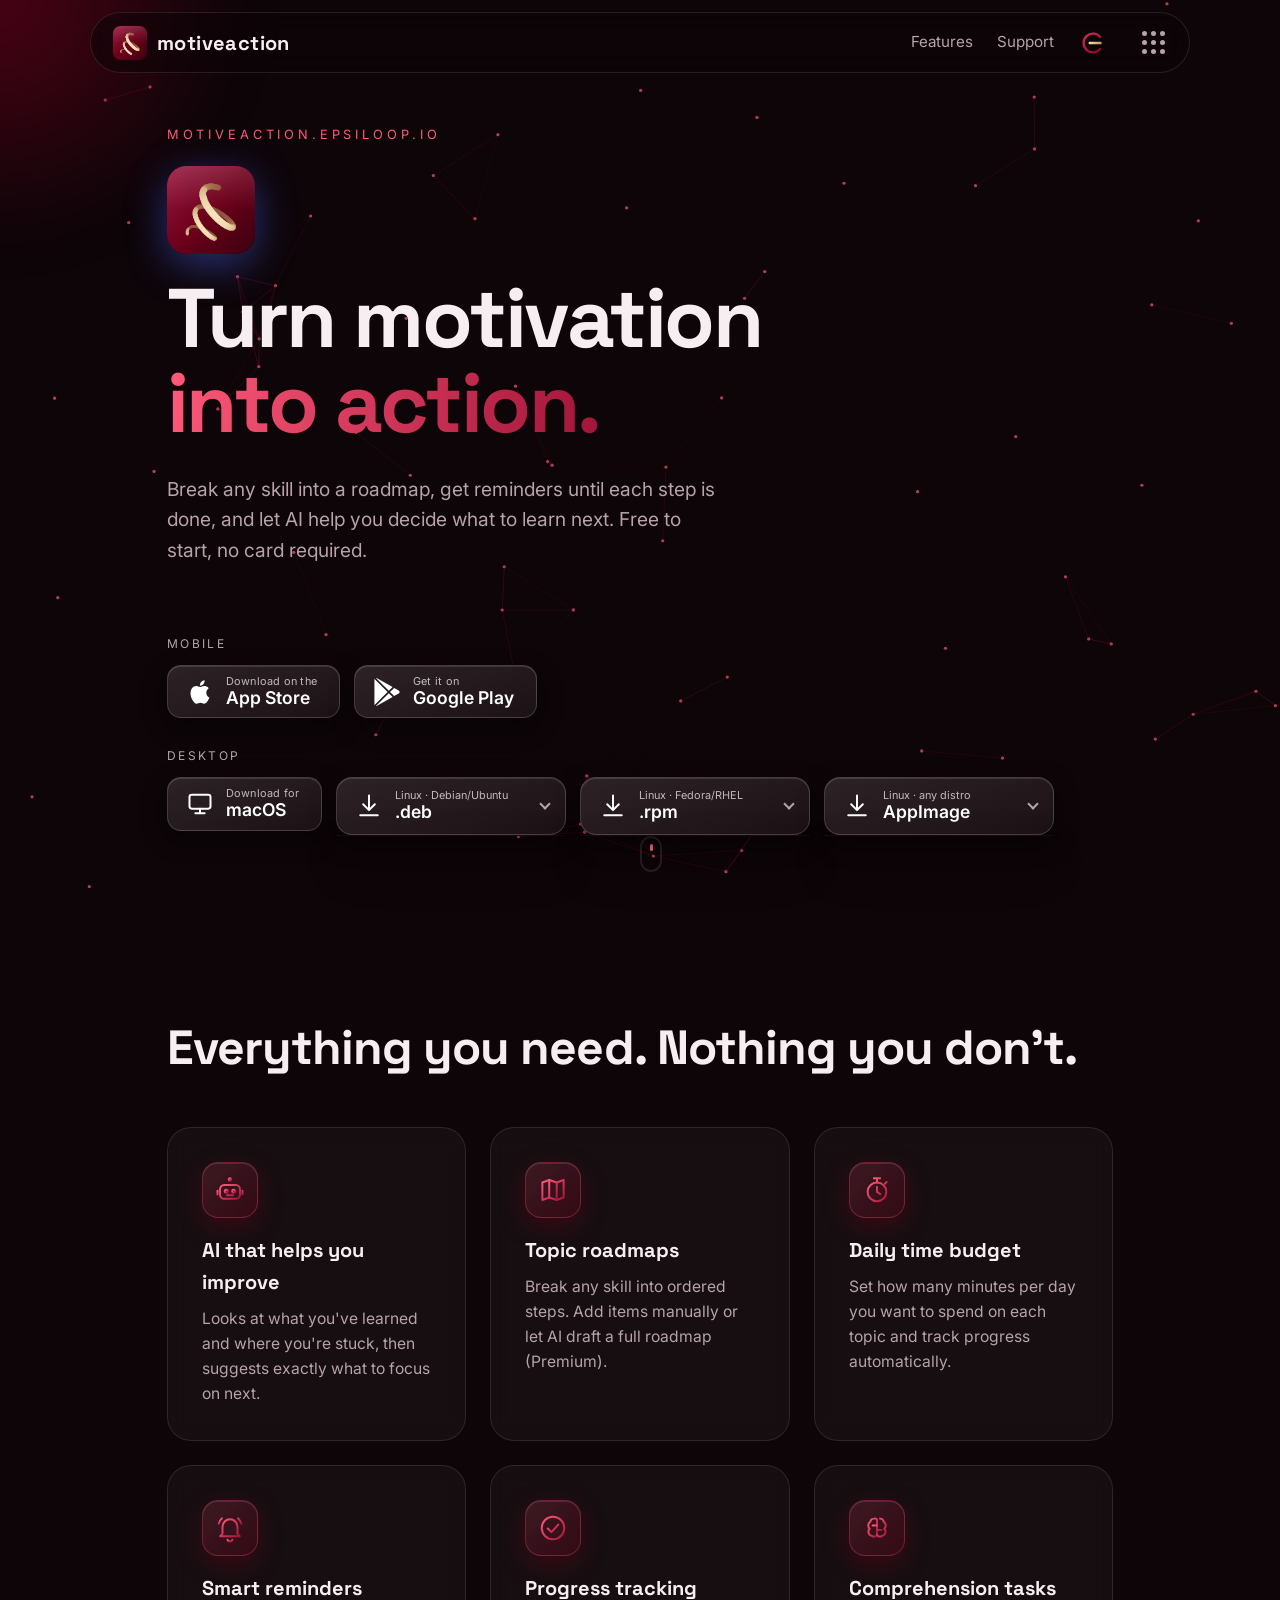
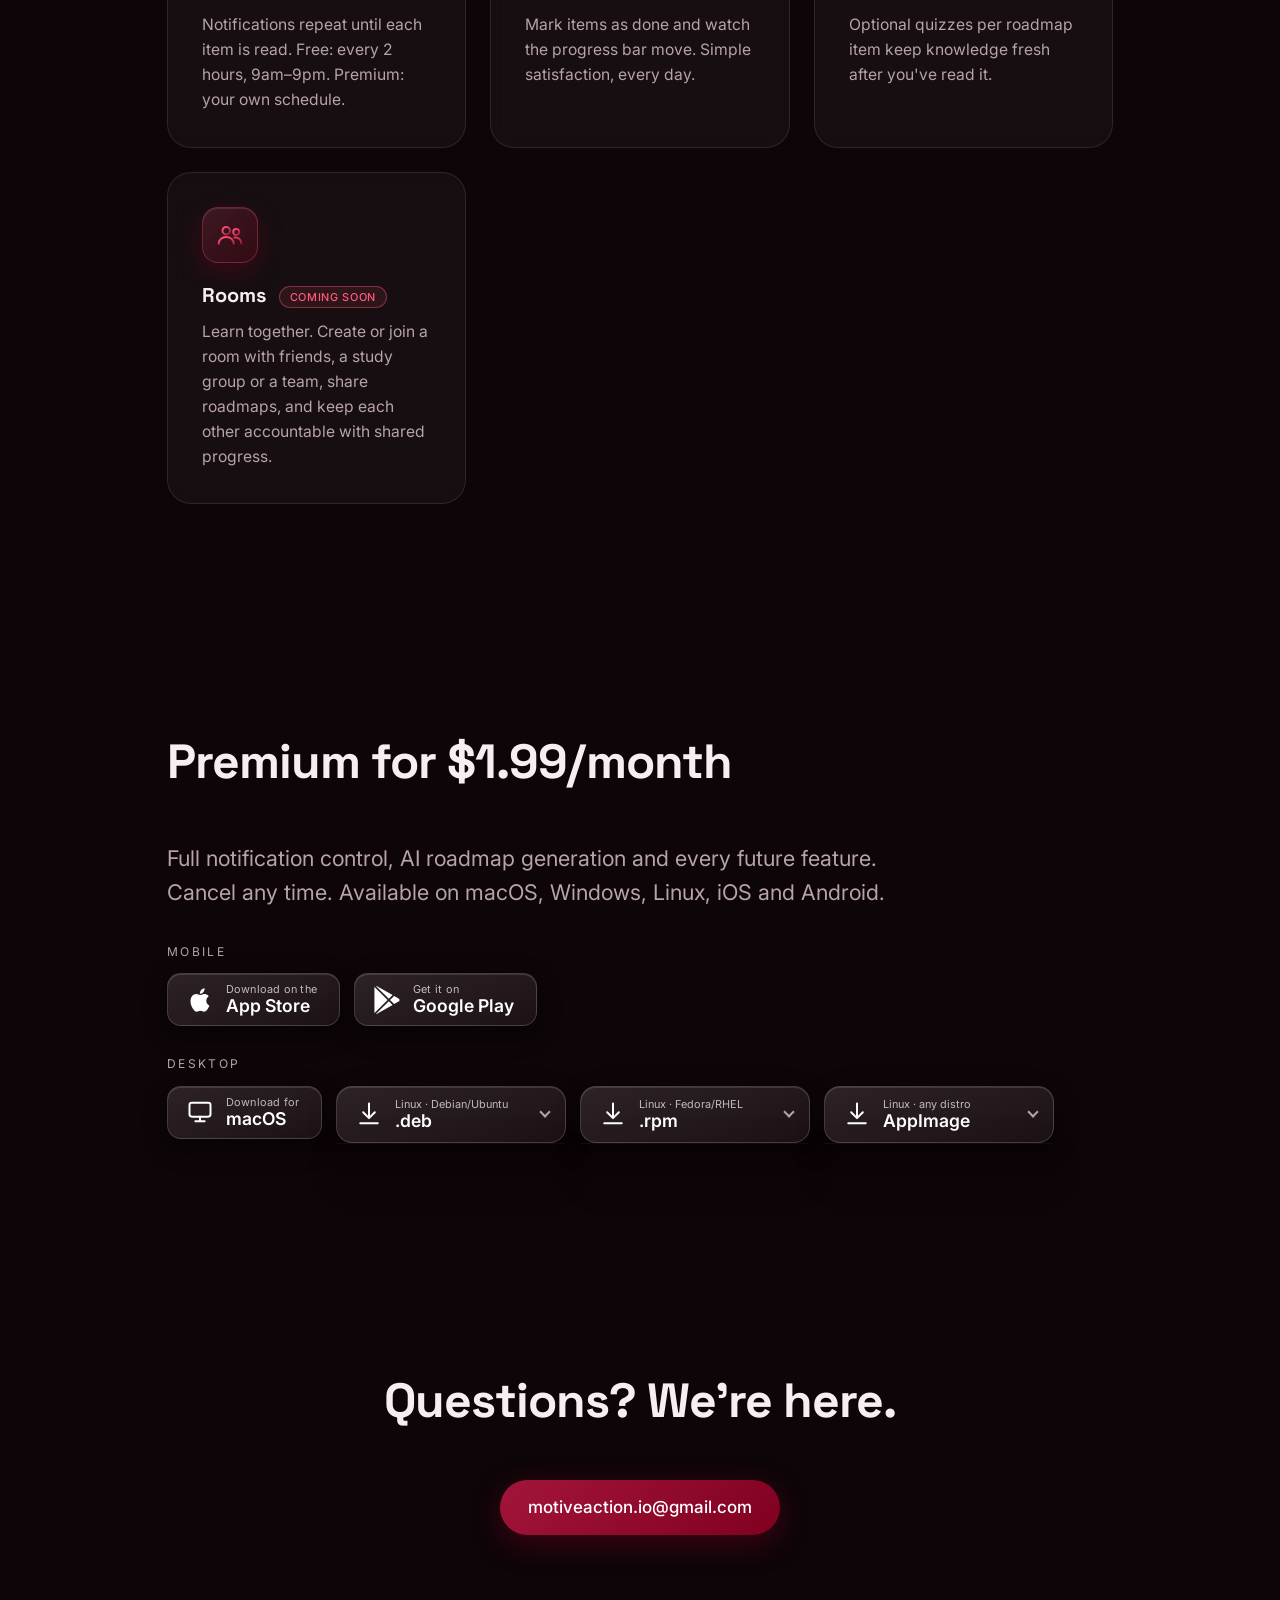
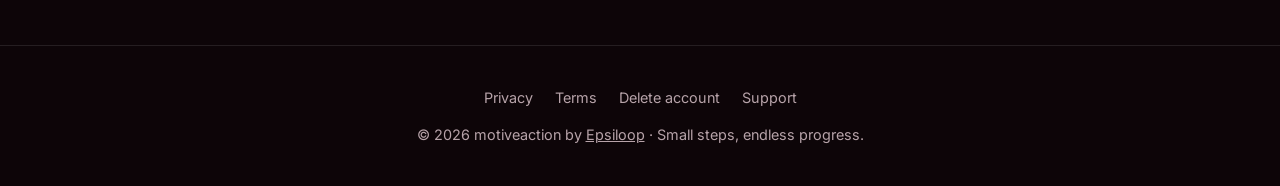
==== index.html @ 3e67d981 "add linux versions for download" ====
<!doctype html>
<html lang="en">
<head>
<meta charset="utf-8">
<meta name="viewport" content="width=device-width,initial-scale=1">
<title>MotiveAction — Turn motivation into action</title>
<meta name="description" content="MotiveAction turns motivation into action with roadmaps, smart reminders and AI guidance.">
<meta name="theme-color" content="#800020">
<link rel="canonical" href="https://motiveaction.epsiloop.io/">
<meta name="robots" content="index,follow,max-image-preview:large">
<meta property="og:type" content="website">
<meta property="og:site_name" content="MotiveAction">
<meta property="og:title" content="MotiveAction — Turn motivation into action">
<meta property="og:description" content="MotiveAction turns motivation into action with roadmaps, smart reminders and AI guidance.">
<meta property="og:url" content="https://motiveaction.epsiloop.io/">
<meta property="og:image" content="https://motiveaction.epsiloop.io/og-image.png">
<meta property="og:image:width" content="1200">
<meta property="og:image:height" content="630">
<meta property="og:locale" content="en_US">
<meta name="twitter:card" content="summary_large_image">
<meta name="twitter:title" content="MotiveAction — Turn motivation into action">
<meta name="twitter:description" content="MotiveAction turns motivation into action with roadmaps, smart reminders and AI guidance.">
<meta name="twitter:image" content="https://motiveaction.epsiloop.io/og-image.png">
<link rel="manifest" href="site.webmanifest">
<script type="application/ld+json">{"@context": "https://schema.org", "@type": "SoftwareApplication", "name": "MotiveAction", "alternateName": "MotiveAction: Roadmaps with AI", "url": "https://motiveaction.epsiloop.io/", "description": "Break any skill into a roadmap, get reminders until each step is done, and let AI help you decide what to learn next.", "applicationCategory": "EducationalApplication", "operatingSystem": "iOS, Android, macOS, Windows, Linux", "image": "https://motiveaction.epsiloop.io/og-image.png", "offers": [{"@type": "Offer", "name": "Free", "price": "0", "priceCurrency": "USD"}, {"@type": "Offer", "name": "Premium (monthly)", "price": "1.99", "priceCurrency": "USD"}], "sameAs": ["https://apps.apple.com/am/app/motiveaction-roadmaps-with-ai/id6802932492", "https://play.google.com/store/apps/details?id=app.softsav.motiveaction"], "publisher": {"@type": "Organization", "name": "Epsiloop", "url": "https://epsiloop.io/"}}</script>
<link rel="icon" href="png/motiveaction-64.png" type="image/png">
<link rel="apple-touch-icon" href="png/motiveaction-180.png">
<link rel="preconnect" href="https://fonts.googleapis.com">
<link rel="preconnect" href="https://fonts.gstatic.com" crossorigin>
<link href="https://fonts.googleapis.com/css2?family=Space+Grotesk:wght@400;500;700&family=Inter:wght@400;500&display=swap" rel="stylesheet">
<link rel="stylesheet" href="style.css">
</head>
<body>
<canvas id="bg" aria-hidden="true"></canvas>
<div class="glow" aria-hidden="true"></div>

<svg width="0" height="0" style="position:absolute" aria-hidden="true"><defs><linearGradient id="ig" x1="0" y1="0" x2="1" y2="1"><stop offset="0" stop-color="#ff5a7a"/><stop offset="1" stop-color="#a3153a"/></linearGradient></defs></svg><header class="nav">
  <a class="brand" href="/"><img class="brand-ico" src="png/motiveaction-64.png" alt="" width="34" height="34"><span>motiveaction</span></a>
  <nav>
    <a href="/#features">Features</a><a href="support.html">Support</a>
    <a href="https://epsiloop.io" class="nav-logo" aria-label="Epsiloop"><img src="logo.svg" alt="Epsiloop" width="30" height="30"></a>
    <div class="apps">
      <button class="apps-btn" aria-label="Our projects" aria-haspopup="true" aria-expanded="false"><i></i><i></i><i></i><i></i><i></i><i></i><i></i><i></i><i></i></button>
      <div class="apps-menu" role="menu">
        <a href="https://motiveaction.epsiloop.io" role="menuitem"><img src="apps/motiveaction.png" alt="" width="56" height="56">Motiveaction</a>
        <a href="https://biovault.epsiloop.io" role="menuitem"><img src="apps/biovault.png" alt="" width="56" height="56">BioVault</a>
        <a href="https://fraym.epsiloop.io" role="menuitem"><img src="apps/fraym.png" alt="" width="56" height="56">Fraym</a>
      </div>
    </div>
  </nav>
</header>

<main id="top">
  <section class="hero">
    <p class="eyebrow reveal">motiveaction.epsiloop.io</p>
    <img class="hero-ico reveal" src="png/motiveaction-128.png" alt="MotiveAction" width="88" height="88">
    <h1 class="reveal product">Turn motivation<br><span class="grad">into action.</span></h1>
    <p class="lead reveal">Break any skill into a roadmap, get reminders until each step is done, and let AI help you decide what to learn next. Free to start, no card required.</p>
    <div class="cta-groups reveal">
    <div class="cta-group"><p class="cta-label">Mobile</p><div class="cta">
      <a href="https://apps.apple.com/am/app/motiveaction-roadmaps-with-ai/id6802932492" class="store" aria-label="Download on the App Store" target="_blank" rel="noopener"><svg viewBox="0 0 24 24" fill="currentColor" aria-hidden="true"><path d="M18.71 19.5c-.83 1.24-1.71 2.45-3.05 2.47-1.34.03-1.77-.79-3.29-.79-1.53 0-2 .77-3.27.82-1.31.05-2.3-1.32-3.14-2.53C4.25 17 2.94 12.45 4.7 9.39c.87-1.52 2.43-2.48 4.12-2.51 1.28-.02 2.5.87 3.29.87.78 0 2.26-1.07 3.8-.91.65.03 2.47.26 3.64 1.98-.09.06-2.17 1.28-2.15 3.81.03 3.02 2.65 4.03 2.68 4.04-.03.07-.42 1.44-1.38 2.83M13 3.5c.73-.83 1.94-1.46 2.94-1.5.13 1.17-.34 2.35-1.04 3.19-.69.85-1.83 1.51-2.95 1.42-.15-1.15.41-2.35 1.05-3.11z"/></svg><span><small>Download on the</small><b>App Store</b></span></a>
      <a href="https://play.google.com/store/apps/details?id=app.softsav.motiveaction" class="store" aria-label="Get it on Google Play" target="_blank" rel="noopener"><svg viewBox="0 0 24 24" fill="currentColor" aria-hidden="true"><path d="M22.018 13.298l-3.919 2.218-3.515-3.493 3.543-3.521 3.891 2.202a1.49 1.49 0 0 1 0 2.594zM1.337.924a1.486 1.486 0 0 0-.112.568v21.017c0 .217.045.419.124.6l11.155-11.087L1.337.924zm12.207 10.065l3.258-3.238L3.45.195a1.466 1.466 0 0 0-.946-.179l11.04 10.973zm0 2.067L2.504 23.986a1.466 1.466 0 0 0 .946-.181l13.355-7.551-3.261-3.198z"/></svg><span><small>Get it on</small><b>Google Play</b></span></a>
    </div></div>
    <div class="cta-group"><p class="cta-label">Desktop</p><div class="cta">
      <a href="https://github.com/Epsiloop/motiveaction-web/releases/download/v1.0.0/Motivaction-1.0.0-macos.dmg" class="store" aria-label="Download for macOS" download><svg viewBox="0 0 24 24" fill="none" stroke="currentColor" stroke-width="1.7" stroke-linecap="round" stroke-linejoin="round" aria-hidden="true"><rect x="3" y="4" width="18" height="12" rx="2"/><path d="M8 20h8M12 16v4"/></svg><span><small>Download for</small><b>macOS</b></span></a>
      <div class="dl" tabindex="0" role="group" aria-label="Download .deb">
        <div class="dl-head"><svg viewBox="0 0 24 24" fill="none" stroke="currentColor" stroke-width="1.7" stroke-linecap="round" stroke-linejoin="round" aria-hidden="true"><path d="M12 3v12M7 10.5l5 5 5-5M4.5 20h15"/></svg><span><small>Linux · Debian/Ubuntu</small><b>.deb</b></span><i class="chev" aria-hidden="true"></i></div>
        <div class="dl-opts"><div>
          <a href="https://github.com/Epsiloop/motiveaction-web/releases/download/v1.0.0/MotiveAction-1.0.0-linux-x86_64.deb" download><span><b>x86_64</b><small>Intel / AMD · amd64</small></span><em>54.9 MB</em><svg viewBox="0 0 24 24" fill="none" stroke="currentColor" stroke-width="1.7" stroke-linecap="round" stroke-linejoin="round" aria-hidden="true"><path d="M12 3v12M7 10.5l5 5 5-5M4.5 20h15"/></svg></a>
          <a href="https://github.com/Epsiloop/motiveaction-web/releases/download/v1.0.0/MotiveAction-1.0.0-linux-aarch64.deb" download><span><b>ARM64</b><small>aarch64</small></span><em>50.5 MB</em><svg viewBox="0 0 24 24" fill="none" stroke="currentColor" stroke-width="1.7" stroke-linecap="round" stroke-linejoin="round" aria-hidden="true"><path d="M12 3v12M7 10.5l5 5 5-5M4.5 20h15"/></svg></a>
        </div></div>
      </div>
      <div class="dl" tabindex="0" role="group" aria-label="Download .rpm">
        <div class="dl-head"><svg viewBox="0 0 24 24" fill="none" stroke="currentColor" stroke-width="1.7" stroke-linecap="round" stroke-linejoin="round" aria-hidden="true"><path d="M12 3v12M7 10.5l5 5 5-5M4.5 20h15"/></svg><span><small>Linux · Fedora/RHEL</small><b>.rpm</b></span><i class="chev" aria-hidden="true"></i></div>
        <div class="dl-opts"><div>
          <a href="https://github.com/Epsiloop/motiveaction-web/releases/download/v1.0.0/MotiveAction-1.0.0-linux-x86_64.rpm" download><span><b>x86_64</b><small>Intel / AMD</small></span><em>72.6 MB</em><svg viewBox="0 0 24 24" fill="none" stroke="currentColor" stroke-width="1.7" stroke-linecap="round" stroke-linejoin="round" aria-hidden="true"><path d="M12 3v12M7 10.5l5 5 5-5M4.5 20h15"/></svg></a>
          <a href="https://github.com/Epsiloop/motiveaction-web/releases/download/v1.0.0/MotiveAction-1.0.0-linux-aarch64.rpm" download><span><b>ARM64</b><small>aarch64</small></span><em>69.3 MB</em><svg viewBox="0 0 24 24" fill="none" stroke="currentColor" stroke-width="1.7" stroke-linecap="round" stroke-linejoin="round" aria-hidden="true"><path d="M12 3v12M7 10.5l5 5 5-5M4.5 20h15"/></svg></a>
        </div></div>
      </div>
      <div class="dl" tabindex="0" role="group" aria-label="Download AppImage">
        <div class="dl-head"><svg viewBox="0 0 24 24" fill="none" stroke="currentColor" stroke-width="1.7" stroke-linecap="round" stroke-linejoin="round" aria-hidden="true"><path d="M12 3v12M7 10.5l5 5 5-5M4.5 20h15"/></svg><span><small>Linux · any distro</small><b>AppImage</b></span><i class="chev" aria-hidden="true"></i></div>
        <div class="dl-opts"><div>
          <a href="https://github.com/Epsiloop/motiveaction-web/releases/download/v1.0.0/MotiveAction-1.0.0-linux-x86_64.AppImage" download><span><b>x86_64</b><small>Intel / AMD</small></span><em>68.2 MB</em><svg viewBox="0 0 24 24" fill="none" stroke="currentColor" stroke-width="1.7" stroke-linecap="round" stroke-linejoin="round" aria-hidden="true"><path d="M12 3v12M7 10.5l5 5 5-5M4.5 20h15"/></svg></a>
          <a href="https://github.com/Epsiloop/motiveaction-web/releases/download/v1.0.0/MotiveAction-1.0.0-linux-aarch64.AppImage" download><span><b>ARM64</b><small>aarch64</small></span><em>64.9 MB</em><svg viewBox="0 0 24 24" fill="none" stroke="currentColor" stroke-width="1.7" stroke-linecap="round" stroke-linejoin="round" aria-hidden="true"><path d="M12 3v12M7 10.5l5 5 5-5M4.5 20h15"/></svg></a>
        </div></div>
      </div>
    </div></div>
    </div>
    <div class="scroll" aria-hidden="true"></div>
  </section>

  <section id="features" class="section">
    <h2 class="reveal">Everything you need. Nothing you don't.</h2>
    <div class="cards"><div class="card tilt feat reveal"><span class="ico"><svg viewBox="0 0 24 24" fill="none" stroke="url(#ig)" stroke-width="1.6" stroke-linecap="round" stroke-linejoin="round" aria-hidden="true"><rect x="4" y="8" width="16" height="11" rx="3.5"/><path d="M12 8V4.5"/><circle cx="12" cy="3.5" r="1"/><circle cx="9" cy="13" r="1.2"/><circle cx="15" cy="13" r="1.2"/><path d="M9.5 16.2h5M2 12.5v3M22 12.5v3"/></svg></span><h3>AI that helps you improve</h3><p>Looks at what you've learned and where you're stuck, then suggests exactly what to focus on next.</p></div><div class="card tilt feat reveal"><span class="ico"><svg viewBox="0 0 24 24" fill="none" stroke="url(#ig)" stroke-width="1.6" stroke-linecap="round" stroke-linejoin="round" aria-hidden="true"><path d="M9 4 3.5 6v14L9 18l6 2 5.5-2V4L15 6 9 4z"/><path d="M9 4v14M15 6v14"/></svg></span><h3>Topic roadmaps</h3><p>Break any skill into ordered steps. Add items manually or let AI draft a full roadmap (Premium).</p></div><div class="card tilt feat reveal"><span class="ico"><svg viewBox="0 0 24 24" fill="none" stroke="url(#ig)" stroke-width="1.6" stroke-linecap="round" stroke-linejoin="round" aria-hidden="true"><circle cx="12" cy="13.5" r="7.5"/><path d="M12 9.5v4l2.6 1.8M9.5 2.5h5M12 2.5v3.5M18.3 7l1.4-1.4"/></svg></span><h3>Daily time budget</h3><p>Set how many minutes per day you want to spend on each topic and track progress automatically.</p></div><div class="card tilt feat reveal"><span class="ico"><svg viewBox="0 0 24 24" fill="none" stroke="url(#ig)" stroke-width="1.6" stroke-linecap="round" stroke-linejoin="round" aria-hidden="true"><path d="M6 16.5V11a6 6 0 0 1 12 0v5.5l1.8 2H4.2l1.8-2z"/><path d="M10 21.5a2.2 2.2 0 0 0 4 0"/><path d="M3 8.5C3.4 6.8 4.3 5.4 5.5 4.3M21 8.5c-.4-1.7-1.3-3.1-2.5-4.2"/></svg></span><h3>Smart reminders</h3><p>Notifications repeat until each item is read. Free: every 2 hours, 9am–9pm. Premium: your own schedule.</p></div><div class="card tilt feat reveal"><span class="ico"><svg viewBox="0 0 24 24" fill="none" stroke="url(#ig)" stroke-width="1.6" stroke-linecap="round" stroke-linejoin="round" aria-hidden="true"><circle cx="12" cy="12" r="9"/><path d="m7.8 12.4 2.9 2.9 5.6-6"/></svg></span><h3>Progress tracking</h3><p>Mark items as done and watch the progress bar move. Simple satisfaction, every day.</p></div><div class="card tilt feat reveal"><span class="ico"><svg viewBox="0 0 24 24" fill="none" stroke="url(#ig)" stroke-width="1.6" stroke-linecap="round" stroke-linejoin="round" aria-hidden="true"><path d="M9.5 4.5A3 3 0 0 0 6.6 7 3.2 3.2 0 0 0 5 10a3.3 3.3 0 0 0 1.2 2.6A3.3 3.3 0 0 0 8 18.3a2.6 2.6 0 0 0 4-.8V5.2a2.6 2.6 0 0 0-2.5-.7z"/><path d="M14.5 4.5A3 3 0 0 1 17.4 7 3.2 3.2 0 0 1 19 10a3.3 3.3 0 0 1-1.2 2.6 3.3 3.3 0 0 1-1.8 5.7 2.6 2.6 0 0 1-4-.8"/><path d="M8.5 10H12M12 13.5h3.5"/></svg></span><h3>Comprehension tasks</h3><p>Optional quizzes per roadmap item keep knowledge fresh after you've read it.</p></div><div class="card tilt feat reveal soon"><span class="ico"><svg viewBox="0 0 24 24" fill="none" stroke="url(#ig)" stroke-width="1.6" stroke-linecap="round" stroke-linejoin="round" aria-hidden="true"><circle cx="9" cy="8.5" r="3"/><circle cx="17" cy="9.5" r="2.4"/><path d="M3 19c0-3.3 2.7-5.5 6-5.5s6 2.2 6 5.5M15.5 14c2.9-.3 5.5 1.4 5.5 4.5"/></svg></span><h3>Rooms <span class="badge">Coming soon</span></h3><p>Learn together. Create or join a room with friends, a study group or a team, share roadmaps, and keep each other accountable with shared progress.</p></div></div>
  </section>

  <section class="section">
    <h2 class="reveal">Premium for $1.99/month</h2>
    <p class="about reveal">Full notification control, AI roadmap generation and every future feature. Cancel any time. Available on macOS, Windows, Linux, iOS and Android.</p>
    <div class="cta-groups reveal">
    <div class="cta-group"><p class="cta-label">Mobile</p><div class="cta">
      <a href="https://apps.apple.com/am/app/motiveaction-roadmaps-with-ai/id6802932492" class="store" aria-label="Download on the App Store" target="_blank" rel="noopener"><svg viewBox="0 0 24 24" fill="currentColor" aria-hidden="true"><path d="M18.71 19.5c-.83 1.24-1.71 2.45-3.05 2.47-1.34.03-1.77-.79-3.29-.79-1.53 0-2 .77-3.27.82-1.31.05-2.3-1.32-3.14-2.53C4.25 17 2.94 12.45 4.7 9.39c.87-1.52 2.43-2.48 4.12-2.51 1.28-.02 2.5.87 3.29.87.78 0 2.26-1.07 3.8-.91.65.03 2.47.26 3.64 1.98-.09.06-2.17 1.28-2.15 3.81.03 3.02 2.65 4.03 2.68 4.04-.03.07-.42 1.44-1.38 2.83M13 3.5c.73-.83 1.94-1.46 2.94-1.5.13 1.17-.34 2.35-1.04 3.19-.69.85-1.83 1.51-2.95 1.42-.15-1.15.41-2.35 1.05-3.11z"/></svg><span><small>Download on the</small><b>App Store</b></span></a>
      <a href="https://play.google.com/store/apps/details?id=app.softsav.motiveaction" class="store" aria-label="Get it on Google Play" target="_blank" rel="noopener"><svg viewBox="0 0 24 24" fill="currentColor" aria-hidden="true"><path d="M22.018 13.298l-3.919 2.218-3.515-3.493 3.543-3.521 3.891 2.202a1.49 1.49 0 0 1 0 2.594zM1.337.924a1.486 1.486 0 0 0-.112.568v21.017c0 .217.045.419.124.6l11.155-11.087L1.337.924zm12.207 10.065l3.258-3.238L3.45.195a1.466 1.466 0 0 0-.946-.179l11.04 10.973zm0 2.067L2.504 23.986a1.466 1.466 0 0 0 .946-.181l13.355-7.551-3.261-3.198z"/></svg><span><small>Get it on</small><b>Google Play</b></span></a>
    </div></div>
    <div class="cta-group"><p class="cta-label">Desktop</p><div class="cta">
      <a href="https://github.com/Epsiloop/motiveaction-web/releases/download/v1.0.0/Motivaction-1.0.0-macos.dmg" class="store" aria-label="Download for macOS" download><svg viewBox="0 0 24 24" fill="none" stroke="currentColor" stroke-width="1.7" stroke-linecap="round" stroke-linejoin="round" aria-hidden="true"><rect x="3" y="4" width="18" height="12" rx="2"/><path d="M8 20h8M12 16v4"/></svg><span><small>Download for</small><b>macOS</b></span></a>
      <div class="dl" tabindex="0" role="group" aria-label="Download .deb">
        <div class="dl-head"><svg viewBox="0 0 24 24" fill="none" stroke="currentColor" stroke-width="1.7" stroke-linecap="round" stroke-linejoin="round" aria-hidden="true"><path d="M12 3v12M7 10.5l5 5 5-5M4.5 20h15"/></svg><span><small>Linux · Debian/Ubuntu</small><b>.deb</b></span><i class="chev" aria-hidden="true"></i></div>
        <div class="dl-opts"><div>
          <a href="https://github.com/Epsiloop/motiveaction-web/releases/download/v1.0.0/MotiveAction-1.0.0-linux-x86_64.deb" download><span><b>x86_64</b><small>Intel / AMD · amd64</small></span><em>54.9 MB</em><svg viewBox="0 0 24 24" fill="none" stroke="currentColor" stroke-width="1.7" stroke-linecap="round" stroke-linejoin="round" aria-hidden="true"><path d="M12 3v12M7 10.5l5 5 5-5M4.5 20h15"/></svg></a>
          <a href="https://github.com/Epsiloop/motiveaction-web/releases/download/v1.0.0/MotiveAction-1.0.0-linux-aarch64.deb" download><span><b>ARM64</b><small>aarch64</small></span><em>50.5 MB</em><svg viewBox="0 0 24 24" fill="none" stroke="currentColor" stroke-width="1.7" stroke-linecap="round" stroke-linejoin="round" aria-hidden="true"><path d="M12 3v12M7 10.5l5 5 5-5M4.5 20h15"/></svg></a>
        </div></div>
      </div>
      <div class="dl" tabindex="0" role="group" aria-label="Download .rpm">
        <div class="dl-head"><svg viewBox="0 0 24 24" fill="none" stroke="currentColor" stroke-width="1.7" stroke-linecap="round" stroke-linejoin="round" aria-hidden="true"><path d="M12 3v12M7 10.5l5 5 5-5M4.5 20h15"/></svg><span><small>Linux · Fedora/RHEL</small><b>.rpm</b></span><i class="chev" aria-hidden="true"></i></div>
        <div class="dl-opts"><div>
          <a href="https://github.com/Epsiloop/motiveaction-web/releases/download/v1.0.0/MotiveAction-1.0.0-linux-x86_64.rpm" download><span><b>x86_64</b><small>Intel / AMD</small></span><em>72.6 MB</em><svg viewBox="0 0 24 24" fill="none" stroke="currentColor" stroke-width="1.7" stroke-linecap="round" stroke-linejoin="round" aria-hidden="true"><path d="M12 3v12M7 10.5l5 5 5-5M4.5 20h15"/></svg></a>
          <a href="https://github.com/Epsiloop/motiveaction-web/releases/download/v1.0.0/MotiveAction-1.0.0-linux-aarch64.rpm" download><span><b>ARM64</b><small>aarch64</small></span><em>69.3 MB</em><svg viewBox="0 0 24 24" fill="none" stroke="currentColor" stroke-width="1.7" stroke-linecap="round" stroke-linejoin="round" aria-hidden="true"><path d="M12 3v12M7 10.5l5 5 5-5M4.5 20h15"/></svg></a>
        </div></div>
      </div>
      <div class="dl" tabindex="0" role="group" aria-label="Download AppImage">
        <div class="dl-head"><svg viewBox="0 0 24 24" fill="none" stroke="currentColor" stroke-width="1.7" stroke-linecap="round" stroke-linejoin="round" aria-hidden="true"><path d="M12 3v12M7 10.5l5 5 5-5M4.5 20h15"/></svg><span><small>Linux · any distro</small><b>AppImage</b></span><i class="chev" aria-hidden="true"></i></div>
        <div class="dl-opts"><div>
          <a href="https://github.com/Epsiloop/motiveaction-web/releases/download/v1.0.0/MotiveAction-1.0.0-linux-x86_64.AppImage" download><span><b>x86_64</b><small>Intel / AMD</small></span><em>68.2 MB</em><svg viewBox="0 0 24 24" fill="none" stroke="currentColor" stroke-width="1.7" stroke-linecap="round" stroke-linejoin="round" aria-hidden="true"><path d="M12 3v12M7 10.5l5 5 5-5M4.5 20h15"/></svg></a>
          <a href="https://github.com/Epsiloop/motiveaction-web/releases/download/v1.0.0/MotiveAction-1.0.0-linux-aarch64.AppImage" download><span><b>ARM64</b><small>aarch64</small></span><em>64.9 MB</em><svg viewBox="0 0 24 24" fill="none" stroke="currentColor" stroke-width="1.7" stroke-linecap="round" stroke-linejoin="round" aria-hidden="true"><path d="M12 3v12M7 10.5l5 5 5-5M4.5 20h15"/></svg></a>
        </div></div>
      </div>
    </div></div>
    </div>
  </section>

  <section id="contact" class="section center">
    <h2 class="reveal">Questions? We're here.</h2>
    <a class="btn reveal" href="mailto:motiveaction.io@gmail.com">motiveaction.io@gmail.com</a>
  </section>
</main>

<footer>
  <div class="links"><a href="privacy.html">Privacy</a><a href="terms.html">Terms</a><a href="delete-account.html">Delete account</a><a href="support.html">Support</a></div>
  © <span id="y"></span> motiveaction by <a href="https://epsiloop.io" style="color:inherit">Epsiloop</a> · Small steps, endless progress.
</footer>
<script src="script.js"></script>
</body>
</html>
---- style.css ----
:root{--bg:#0d0508;--burg:#800020;--burg-2:#a3153a;--pink:#ff5a7a;--text:#f6eef0;--mute:#b7a3a9;--card:rgba(255,255,255,.04);--line:rgba(255,255,255,.1)}
*{box-sizing:border-box;margin:0}
html{scroll-behavior:smooth}
body{background:var(--bg);color:var(--text);font:400 17px/1.6 Inter,system-ui,sans-serif;overflow-x:hidden}
#bg{position:fixed;inset:0;z-index:-2;width:100%;height:100%}
.glow{position:fixed;width:520px;height:520px;border-radius:50%;pointer-events:none;z-index:-1;left:0;top:0;
  background:radial-gradient(circle,rgba(128,0,32,.55),transparent 65%);transform:translate(-50%,-50%);filter:blur(30px)}
h1,h2,h3,.brand{font-family:"Space Grotesk",sans-serif}
.nav{position:fixed;top:12px;left:0;right:0;margin:0 auto;width:min(1100px,calc(100% - 24px));z-index:10;display:flex;justify-content:space-between;align-items:center;padding:8px 14px 8px 22px;
  backdrop-filter:blur(14px);background:rgba(13,5,8,.55);border:1px solid var(--line);border-radius:999px}
.brand{display:flex;align-items:center;gap:10px;color:var(--text);text-decoration:none;font-weight:700;font-size:1.25rem;letter-spacing:.02em}
.nav nav{display:flex;align-items:center;gap:24px}
.nav nav a{color:var(--mute);text-decoration:none;font-size:.95rem;transition:color .2s}
.nav nav a:hover{color:var(--text)}
.btn{display:inline-block;padding:14px 28px;border-radius:999px;background:linear-gradient(135deg,var(--burg-2),var(--burg));color:#fff!important;
  text-decoration:none;font-weight:500;box-shadow:0 8px 30px rgba(128,0,32,.45);transition:transform .2s,box-shadow .2s}
.btn:hover{transform:translateY(-2px);box-shadow:0 12px 40px rgba(163,21,58,.65)}
.btn.small{padding:8px 18px}
.btn.ghost{background:transparent;border:1px solid var(--line);box-shadow:none}
.btn.ghost:hover{border-color:var(--pink)}
.hero{min-height:100vh;display:flex;flex-direction:column;justify-content:center;padding:120px 6vw 60px;max-width:1100px;margin:auto}
.eyebrow{color:var(--pink);letter-spacing:.3em;text-transform:uppercase;font-size:.8rem;margin-bottom:20px}
h1{font-size:clamp(2.8rem,8vw,6.5rem);line-height:1.02;font-weight:700;letter-spacing:-.03em}
.grad{background:linear-gradient(100deg,var(--pink),var(--burg-2) 50%,#ffb3c1);background-size:200% auto;-webkit-background-clip:text;background-clip:text;color:transparent;animation:shine 6s linear infinite}
@keyframes shine{to{background-position:200% center}}
.lead{max-width:560px;color:var(--mute);margin:28px 0 36px;font-size:1.2rem}
.cta{display:flex;gap:14px;flex-wrap:wrap;margin-top:32px}
.scroll{position:absolute;bottom:28px;left:50%;width:22px;height:36px;border:2px solid var(--line);border-radius:12px}
.scroll::after{content:"";position:absolute;left:50%;top:6px;width:3px;height:7px;margin-left:-1.5px;background:var(--pink);border-radius:2px;animation:wheel 1.6s infinite}
@keyframes wheel{to{transform:translateY(12px);opacity:0}}
.section{max-width:1100px;margin:auto;padding:110px 6vw}
.section.center{text-align:center}
h2{font-size:clamp(1.8rem,4vw,3rem);letter-spacing:-.02em;margin-bottom:40px}
.cards{display:grid;grid-template-columns:repeat(auto-fit,minmax(280px,1fr));gap:24px}
.card{position:relative;display:block;padding:34px;border-radius:24px;border:1px solid var(--line);background:var(--card);backdrop-filter:blur(10px);
  color:var(--text);text-decoration:none;transition:border-color .3s,transform .15s ease-out;transform-style:preserve-3d;overflow:hidden}
.card::before{content:"";position:absolute;inset:0;background:radial-gradient(300px circle at var(--mx,50%) var(--my,0%),rgba(255,90,122,.18),transparent 70%);opacity:0;transition:opacity .3s}
.card:hover{border-color:var(--burg-2)}.card:hover::before{opacity:1}
.tag{font-size:.75rem;color:var(--pink);letter-spacing:.08em}
.card h3{font-size:1.9rem;margin:10px 0}
.card p{color:var(--mute)}
.arrow{display:inline-block;margin-top:22px;color:var(--pink)}
.about{font-size:1.35rem;max-width:760px;color:var(--mute)}
.about em{color:var(--text);font-style:normal;border-bottom:2px solid var(--burg-2)}
.stats{display:grid;grid-template-columns:repeat(auto-fit,minmax(200px,1fr));gap:24px;margin-top:60px}
.stats b{display:block;font:700 3.2rem "Space Grotesk",sans-serif;color:var(--pink)}
.stats small{color:var(--mute)}
footer{text-align:center;color:var(--mute);padding:40px 20px;border-top:1px solid var(--line);font-size:.9rem}
.reveal{opacity:0;transform:translateY(30px);transition:opacity .8s,transform .8s}
.reveal.in{opacity:1;transform:none}
@media(max-width:600px){.nav nav>a:not(.btn){display:none}.scroll{display:none}}
@media(prefers-reduced-motion:reduce){*{animation:none!important;transition:none!important}.reveal{opacity:1;transform:none}}

/* --- product sub-site additions --- */
.nav nav a.active{color:var(--text)}
.hero.compact{min-height:78vh}
.hero h1.product{font-size:clamp(2.6rem,7vw,5.2rem)}
.feat{display:block;cursor:default}
.feat .ico{display:grid;place-items:center;width:56px;height:56px;border-radius:16px;margin-bottom:16px;background:linear-gradient(135deg,rgba(255,90,122,.16),rgba(128,0,32,.28));border:1px solid rgba(255,90,122,.28);box-shadow:0 8px 24px rgba(128,0,32,.35),inset 0 1px 0 rgba(255,255,255,.1);transition:transform .25s}
.feat .ico svg{width:30px;height:30px}
.feat:hover .ico{transform:translateY(-3px) scale(1.06)}
.feat h3{font-size:1.25rem;margin:0 0 8px}
.feat p{color:var(--mute);font-size:.98rem}
.legal{max-width:1100px;margin:auto;padding:130px 6vw 90px}
.legal h1{font-size:clamp(2.2rem,5vw,3.4rem);margin-bottom:10px}
.legal .meta{color:var(--mute);font-size:.9rem;margin-bottom:40px}
.legal .body{color:#d9cbcf;font-size:1rem;line-height:1.75}
.legal .body p{margin-bottom:1rem}
.legal .body h2{font-size:1.35rem;margin:2.4rem 0 .8rem;padding-top:1.6rem;border-top:1px solid var(--line)}
.legal .body h3{font-size:1.08rem;font-family:"Space Grotesk",sans-serif;margin:1.5rem 0 .5rem;color:var(--text)}
.legal .body ul,.legal .body ol{padding-left:1.5rem;margin-bottom:1rem}
.legal .body li{margin-bottom:.35rem}
.legal .body a{color:var(--pink)}
.legal .body strong{color:var(--text)}
.legal .body code{background:var(--card);border:1px solid var(--line);border-radius:6px;padding:1px 6px;font-size:.9em}
.legal .body address{font-style:normal;background:var(--card);border:1px solid var(--line);border-radius:14px;padding:1rem 1.25rem;margin-bottom:1rem;line-height:1.9}
.legal .body table{width:100%;border-collapse:collapse;margin-bottom:1.25rem;font-size:.9rem;display:block;overflow-x:auto}
.legal .body th{text-align:left;background:rgba(255,255,255,.06);padding:.6rem .85rem;border:1px solid var(--line)}
.legal .body td{padding:.6rem .85rem;border:1px solid var(--line);vertical-align:top}
.del-form{margin:2rem 0;padding:1.5rem;border:1px solid var(--line);border-radius:20px;background:var(--card)}
.del-form label{display:block;font-size:.8rem;color:var(--mute);margin-bottom:6px}
.del-form input{width:100%;margin-bottom:16px;padding:12px 14px;border-radius:12px;border:1px solid var(--line);background:rgba(255,255,255,.05);color:var(--text);font:inherit}
.del-form input:focus{outline:none;border-color:var(--pink)}
.del-form button{border:0;cursor:pointer;padding:12px 24px;border-radius:999px;background:#c62839;color:#fff;font:500 1rem Inter,sans-serif}
.del-form button:hover{background:#e0303f}
footer .links{display:flex;gap:22px;justify-content:center;flex-wrap:wrap;margin-bottom:14px}
footer .links a{color:var(--mute);text-decoration:none}
footer .links a:hover{color:var(--pink)}

/* --- MotiveAction app icon --- */
.brand-ico{border-radius:22%}
.hero-ico{width:88px;height:88px;border-radius:22%;margin-bottom:22px;box-shadow:0 10px 40px rgba(76,102,255,.45)}

/* --- apps menu + product icons --- */
.apps{position:relative}
.apps-btn{display:grid;grid-template-columns:repeat(3,5px);gap:4px;padding:10px;border-radius:50%;border:0;background:transparent;cursor:pointer;transition:background .2s}
.apps-btn:hover,.apps-btn[aria-expanded=true]{background:rgba(255,255,255,.08)}
.apps-btn i{width:5px;height:5px;border-radius:50%;background:var(--mute)}
.apps-menu{position:absolute;right:0;top:calc(100% + 14px);width:280px;padding:16px;border-radius:20px;border:1px solid var(--line);
  background:rgba(20,8,12,.96);backdrop-filter:blur(14px);box-shadow:0 20px 60px rgba(0,0,0,.6);
  display:none;grid-template-columns:repeat(2,1fr);gap:6px}
.apps-menu.open{display:grid}
.apps-menu a{display:flex;flex-direction:column;align-items:center;gap:8px;padding:14px 8px;border-radius:14px;color:var(--text)!important;text-decoration:none;font-size:.9rem;transition:background .2s}
.apps-menu a:hover{background:rgba(255,255,255,.07)}
.apps-menu img,.card .app-ico{width:56px;height:56px;border-radius:50%;display:block}
.nav-logo{display:flex;align-items:center}.nav-logo img{display:block}
@media(max-width:600px){
  .nav{padding:6px 10px 6px 16px;top:8px;width:calc(100% - 16px)}
  .nav nav{gap:10px}
  .nav nav>a.nav-logo{display:flex}
  .apps{position:static}
  .apps-menu{position:absolute;left:0;right:0;width:auto;top:calc(100% + 8px)}
}

.store{display:inline-flex;align-items:center;gap:12px;padding:10px 22px 10px 18px;border-radius:14px;color:#fff!important;text-decoration:none;
  background:linear-gradient(160deg,rgba(255,255,255,.1),rgba(255,255,255,.03)),#150a0e;border:1px solid rgba(255,255,255,.16);
  box-shadow:0 8px 24px rgba(0,0,0,.4),inset 0 1px 0 rgba(255,255,255,.12);backdrop-filter:blur(10px);transition:transform .2s,border-color .2s,box-shadow .2s}
.store:hover{transform:translateY(-2px);border-color:var(--pink);box-shadow:0 12px 32px rgba(163,21,58,.5),inset 0 1px 0 rgba(255,255,255,.18)}
.store svg{width:28px;height:28px;flex:none}
.store span{display:flex;flex-direction:column;text-align:left;line-height:1.1}
.store small{font-size:.68rem;opacity:.7;letter-spacing:.02em}
.store b{font-size:1.1rem;font-weight:600}

/* --- coming soon badge --- */
.badge{display:inline-block;vertical-align:middle;margin-left:8px;padding:3px 10px;border-radius:999px;font:500 .68rem Inter,sans-serif;letter-spacing:.06em;text-transform:uppercase;color:var(--pink);border:1px solid rgba(255,90,122,.4);background:rgba(255,90,122,.1)}
/* --- download buttons: fixed-size button; version list drops down as an overlay (no layout shift) --- */
.cta{align-items:flex-start}
.dl{position:relative;width:230px;color:#fff;cursor:pointer;outline:none;z-index:1}
.dl:hover,.dl:focus-within,.dl.open{z-index:20}
.dl-head{position:relative;display:flex;align-items:center;gap:12px;padding:12px 16px 12px 18px;border-radius:16px;
  background:linear-gradient(160deg,rgba(255,255,255,.1),rgba(255,255,255,.03)),#150a0e;border:1px solid rgba(255,255,255,.16);
  box-shadow:0 8px 24px rgba(0,0,0,.4),inset 0 1px 0 rgba(255,255,255,.12);backdrop-filter:blur(10px);
  transition:border-color .3s,box-shadow .4s,border-radius .3s .1s}
.dl:hover .dl-head,.dl:focus-within .dl-head,.dl.open .dl-head{border-color:var(--pink);border-radius:16px 16px 0 0;transition-delay:0s;
  box-shadow:0 12px 30px rgba(163,21,58,.45),inset 0 1px 0 rgba(255,255,255,.18)}
.dl-head>svg{width:28px;height:28px;flex:none;transition:transform .4s cubic-bezier(.2,.8,.2,1)}
.dl-head>span{display:flex;flex-direction:column;line-height:1.1;flex:1}
.dl-head small{font-size:.68rem;opacity:.7}
.dl-head b{font-size:1.1rem;font-weight:600}
.chev{width:8px;height:8px;border-right:2px solid var(--mute);border-bottom:2px solid var(--mute);transform:translateY(-2px) rotate(45deg);transition:transform .4s cubic-bezier(.2,.8,.2,1),border-color .3s}
.dl:hover .chev,.dl:focus-within .chev,.dl.open .chev{transform:translateY(2px) rotate(225deg);border-color:var(--pink)}
.dl:hover .dl-head>svg,.dl:focus-within .dl-head>svg,.dl.open .dl-head>svg{transform:translateY(-2px) scale(1.1)}
.dl-opts{position:absolute;left:0;right:0;top:100%;display:grid;grid-template-rows:0fr;pointer-events:none;
  background:#150a0e;border-radius:0 0 16px 16px;box-shadow:0 24px 50px rgba(0,0,0,.6);transition:grid-template-rows .45s cubic-bezier(.2,.8,.2,1)}
.dl:hover .dl-opts,.dl:focus-within .dl-opts,.dl.open .dl-opts{grid-template-rows:1fr;pointer-events:auto}
.dl-opts>div{min-height:0;overflow:hidden;padding:0 10px;display:flex;flex-direction:column;gap:6px;border:1px solid transparent;border-top:0;border-radius:0 0 16px 16px;
  transition:padding .45s,border-color .3s}
.dl:hover .dl-opts>div,.dl:focus-within .dl-opts>div,.dl.open .dl-opts>div{padding:10px 10px 12px;border-color:var(--pink)}
.dl-opts a{display:flex;align-items:center;gap:10px;padding:10px 12px;border-radius:12px;color:var(--text)!important;text-decoration:none;
  background:rgba(255,255,255,.05);opacity:0;transform:translateY(-8px);transition:opacity .35s,transform .35s,background .2s}
.dl:hover .dl-opts a,.dl:focus-within .dl-opts a,.dl.open .dl-opts a{opacity:1;transform:none}
.dl:hover .dl-opts a:nth-child(2),.dl:focus-within .dl-opts a:nth-child(2),.dl.open .dl-opts a:nth-child(2){transition-delay:.07s}
.dl-opts a:hover,.dl-opts a:focus-visible{background:linear-gradient(135deg,var(--burg-2),var(--burg));outline:none}
.dl-opts a span{display:flex;flex-direction:column;flex:1;line-height:1.2}
.dl-opts a b{font-size:.95rem;font-weight:600}
.dl-opts a small{font-size:.7rem;opacity:.65}
.dl-opts a em{font-style:normal;font-size:.72rem;opacity:.65}
.dl-opts a svg{width:18px;height:18px;flex:none;transition:transform .25s}
.dl-opts a:hover svg{transform:translateY(2px)}
@media(max-width:600px){.dl{width:100%}}
.cta-groups{display:flex;flex-direction:column;gap:28px;margin-top:32px}
.cta-groups .cta{margin-top:0}
.cta-label{color:var(--mute);letter-spacing:.2em;text-transform:uppercase;font-size:.75rem;margin-bottom:12px}
.center .cta-groups,.center .cta-group{align-items:center}
.center .cta{justify-content:center}
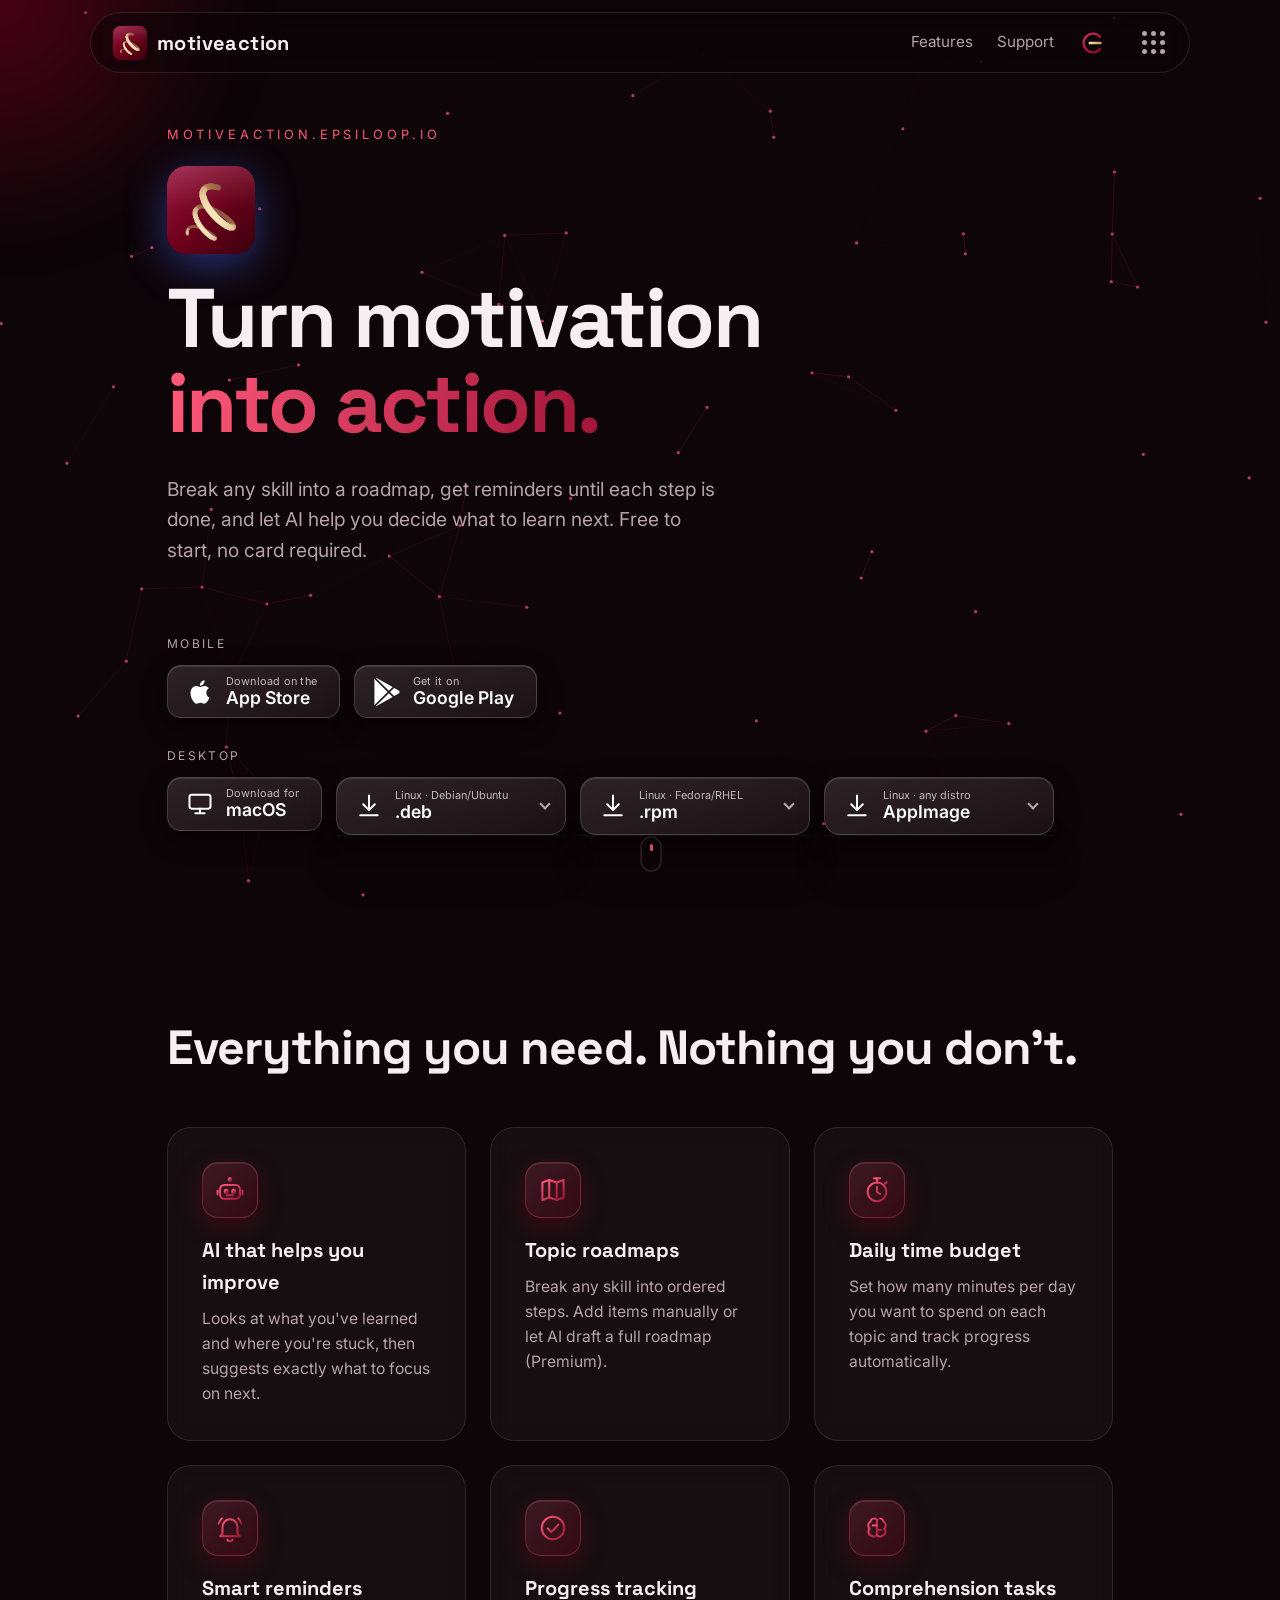
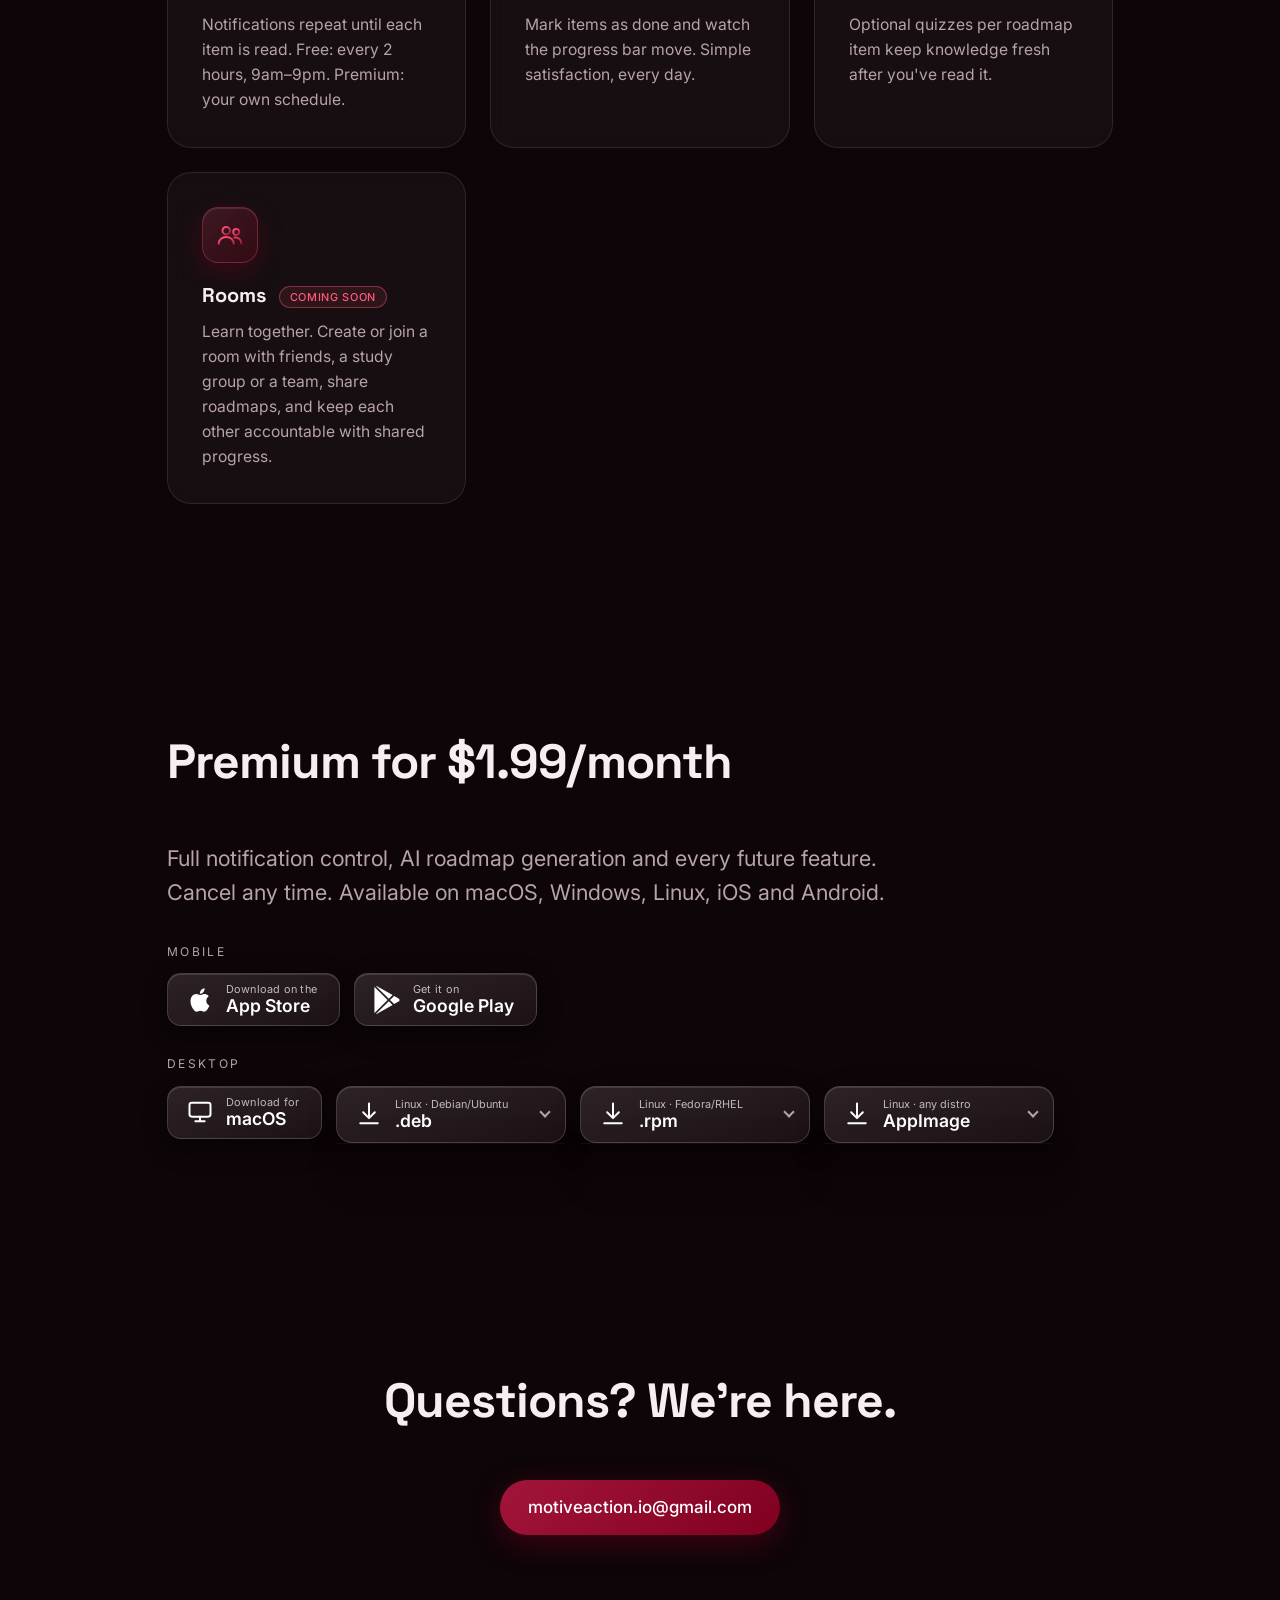
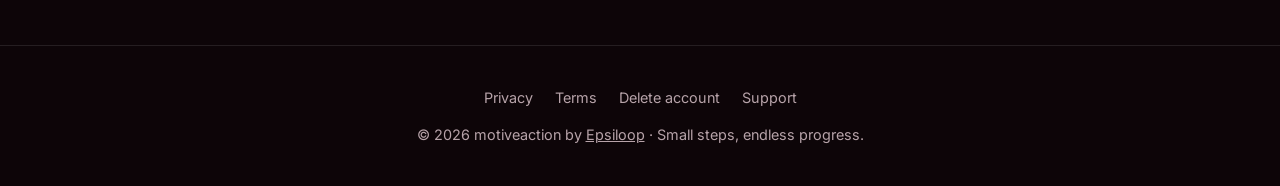
==== commit 418d3913: "rename biovault to epsivault" ====
--- a/index.html
+++ b/index.html
@@ -43,7 +43,7 @@
       <button class="apps-btn" aria-label="Our projects" aria-haspopup="true" aria-expanded="false"><i></i><i></i><i></i><i></i><i></i><i></i><i></i><i></i><i></i></button>
       <div class="apps-menu" role="menu">
         <a href="https://motiveaction.epsiloop.io" role="menuitem"><img src="apps/motiveaction.png" alt="" width="56" height="56">Motiveaction</a>
-        <a href="https://biovault.epsiloop.io" role="menuitem"><img src="apps/biovault.png" alt="" width="56" height="56">BioVault</a>
+        <a href="https://epsivalut.epsiloop.io" role="menuitem"><img src="apps/biovault.png" alt="" width="56" height="56">BioVault</a>
         <a href="https://fraym.epsiloop.io" role="menuitem"><img src="apps/fraym.png" alt="" width="56" height="56">Fraym</a>
       </div>
     </div>
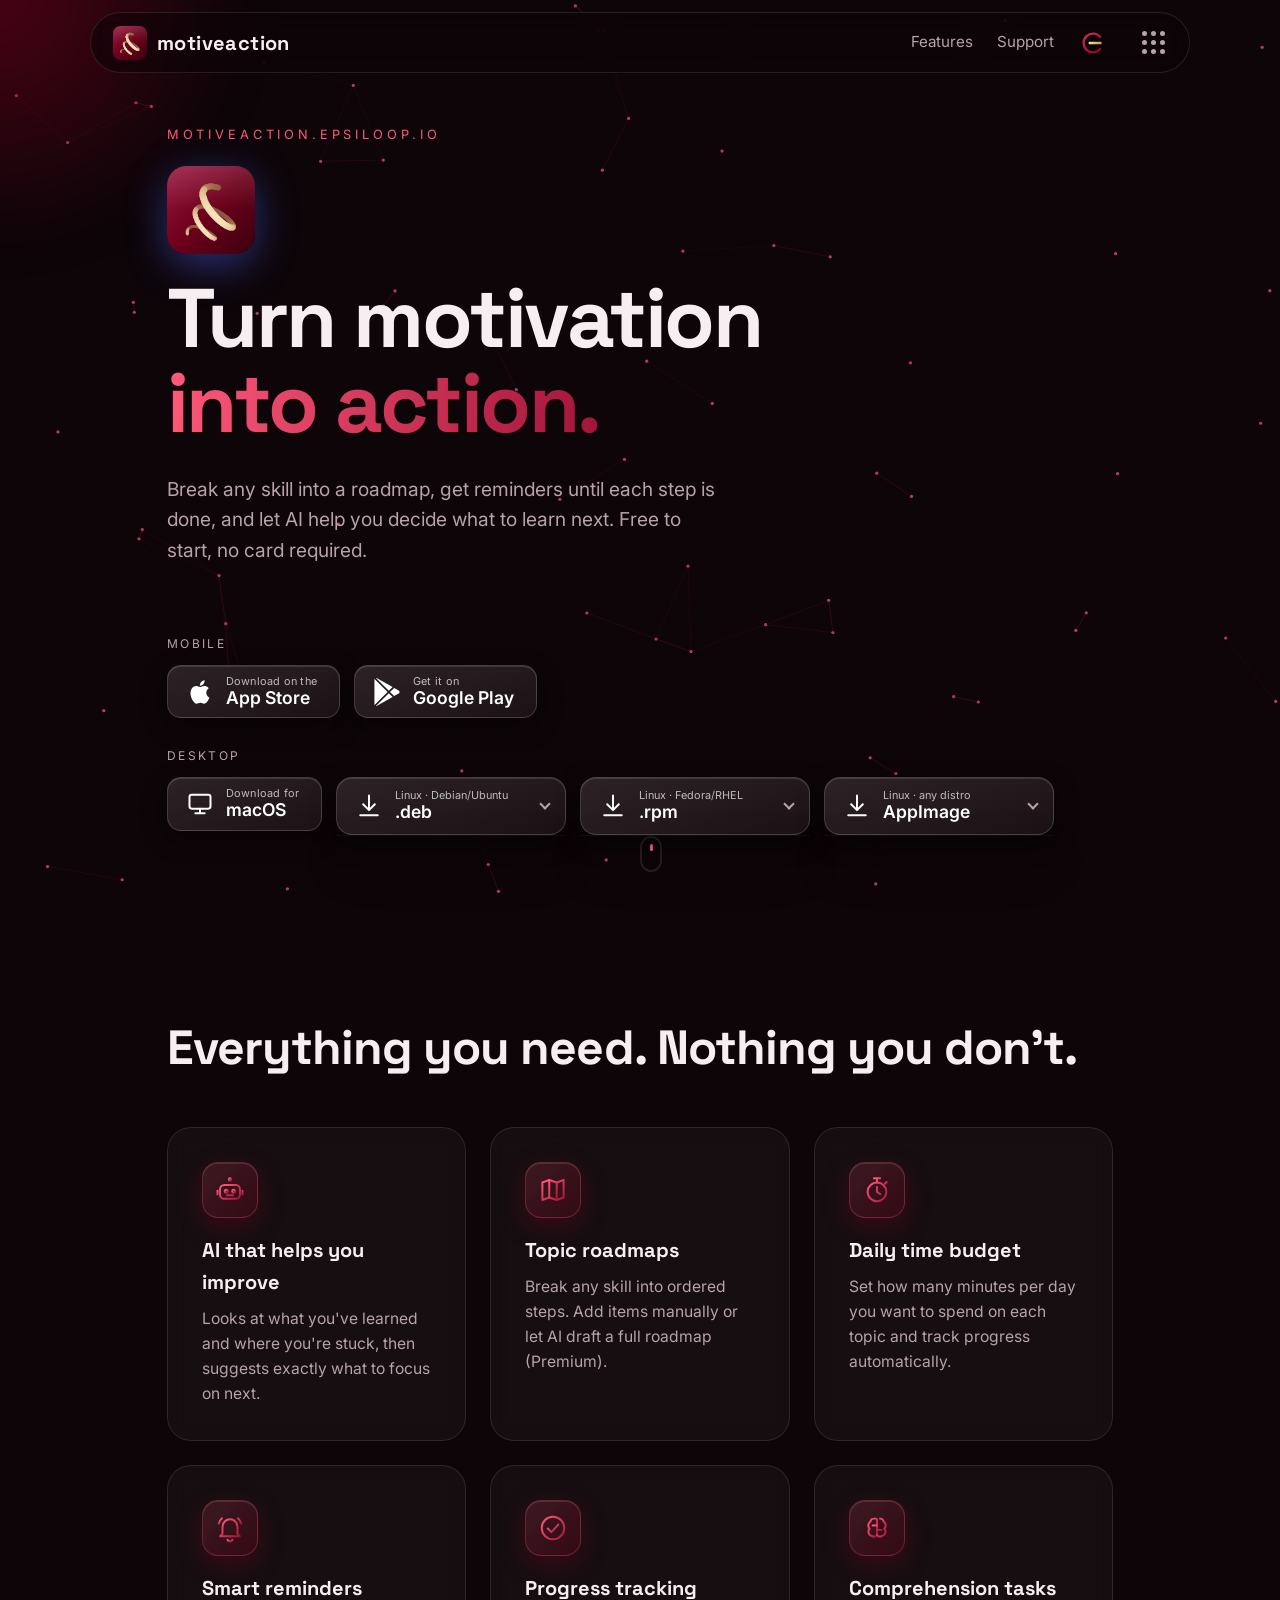
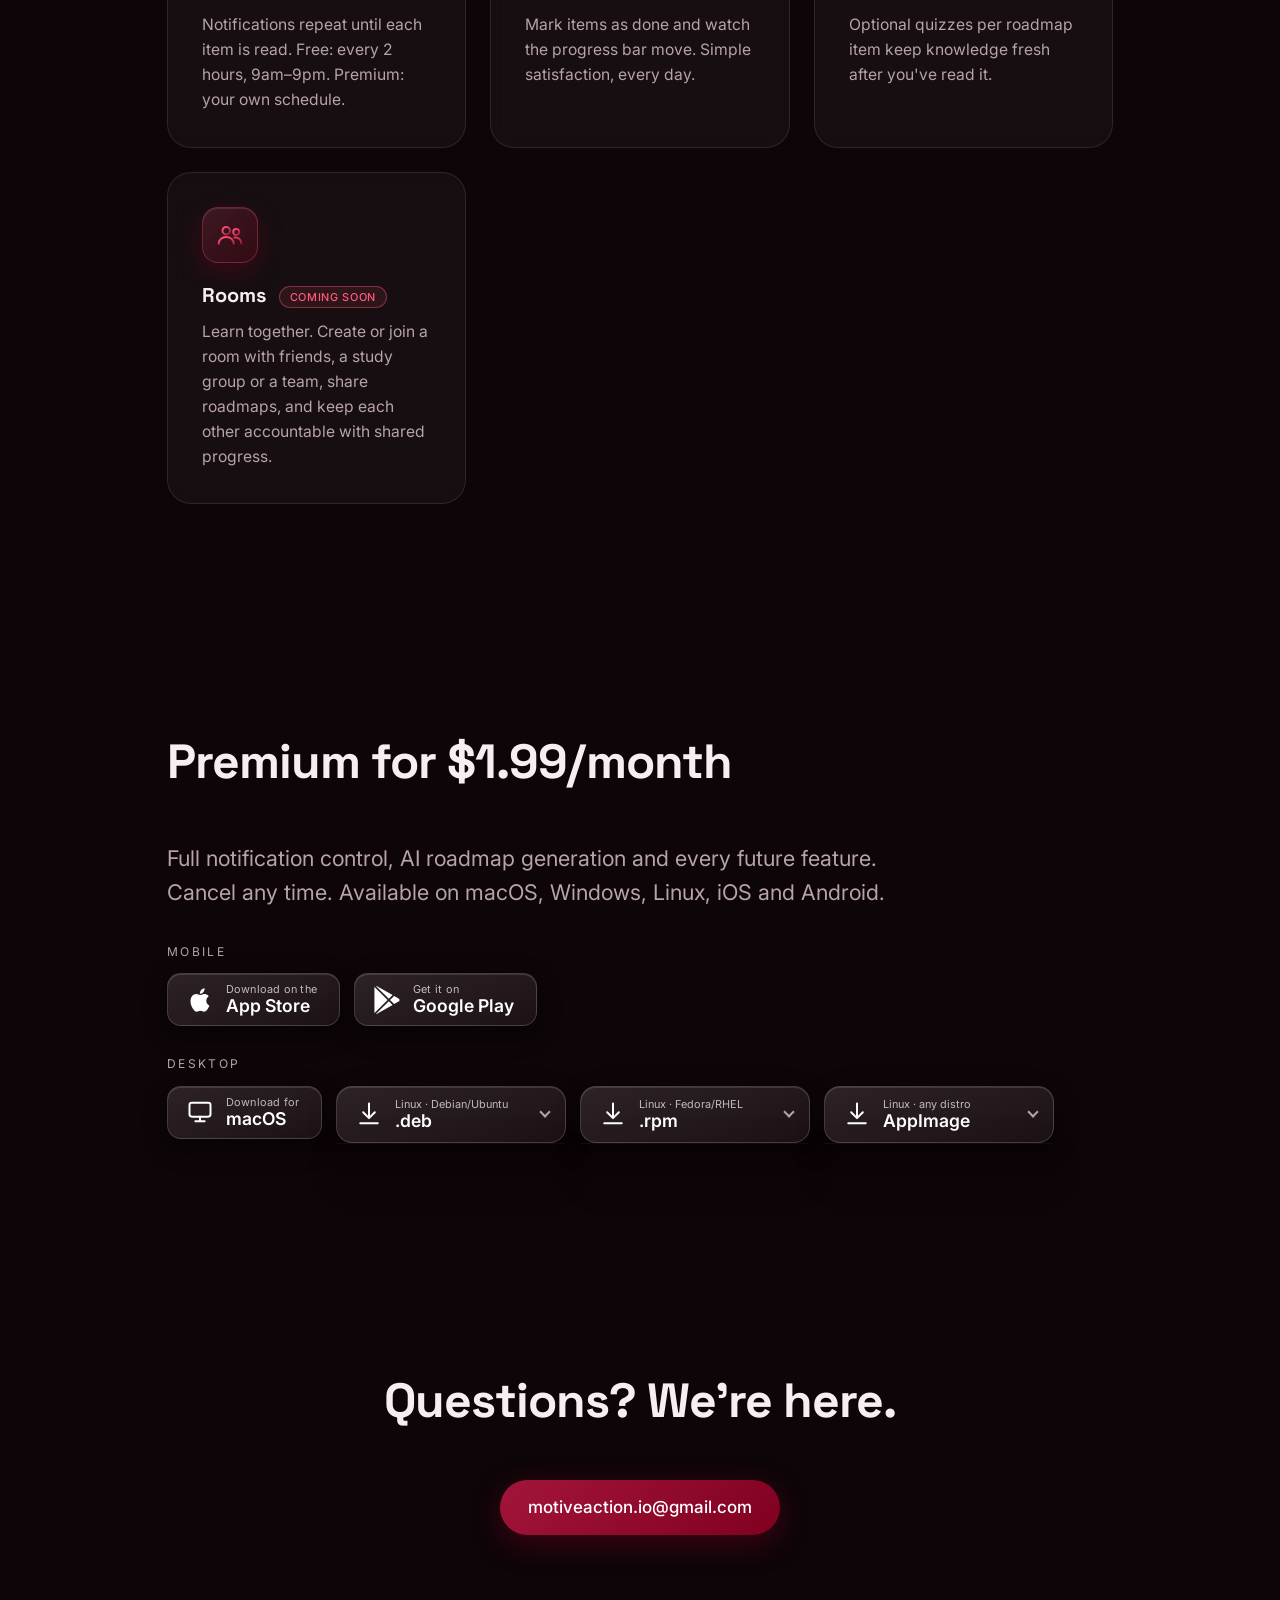
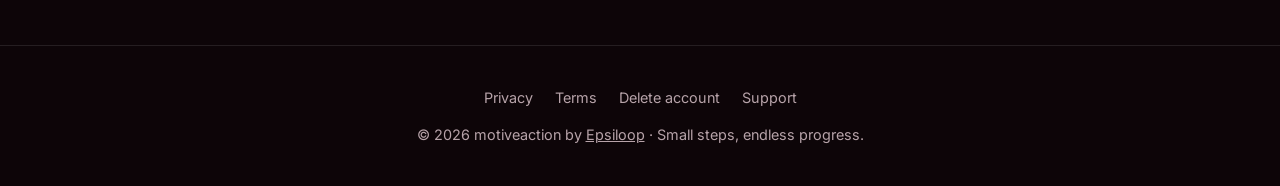
==== commit 7649bf6b: "fix urls" ====
--- a/index.html
+++ b/index.html
@@ -43,7 +43,7 @@
       <button class="apps-btn" aria-label="Our projects" aria-haspopup="true" aria-expanded="false"><i></i><i></i><i></i><i></i><i></i><i></i><i></i><i></i><i></i></button>
       <div class="apps-menu" role="menu">
         <a href="https://motiveaction.epsiloop.io" role="menuitem"><img src="apps/motiveaction.png" alt="" width="56" height="56">Motiveaction</a>
-        <a href="https://epsivalut.epsiloop.io" role="menuitem"><img src="apps/biovault.png" alt="" width="56" height="56">BioVault</a>
+        <a href="https://biovault.epsiloop.io" role="menuitem"><img src="apps/epsivault.png" alt="" width="56" height="56">EpsiVault</a>
         <a href="https://fraym.epsiloop.io" role="menuitem"><img src="apps/fraym.png" alt="" width="56" height="56">Fraym</a>
       </div>
     </div>
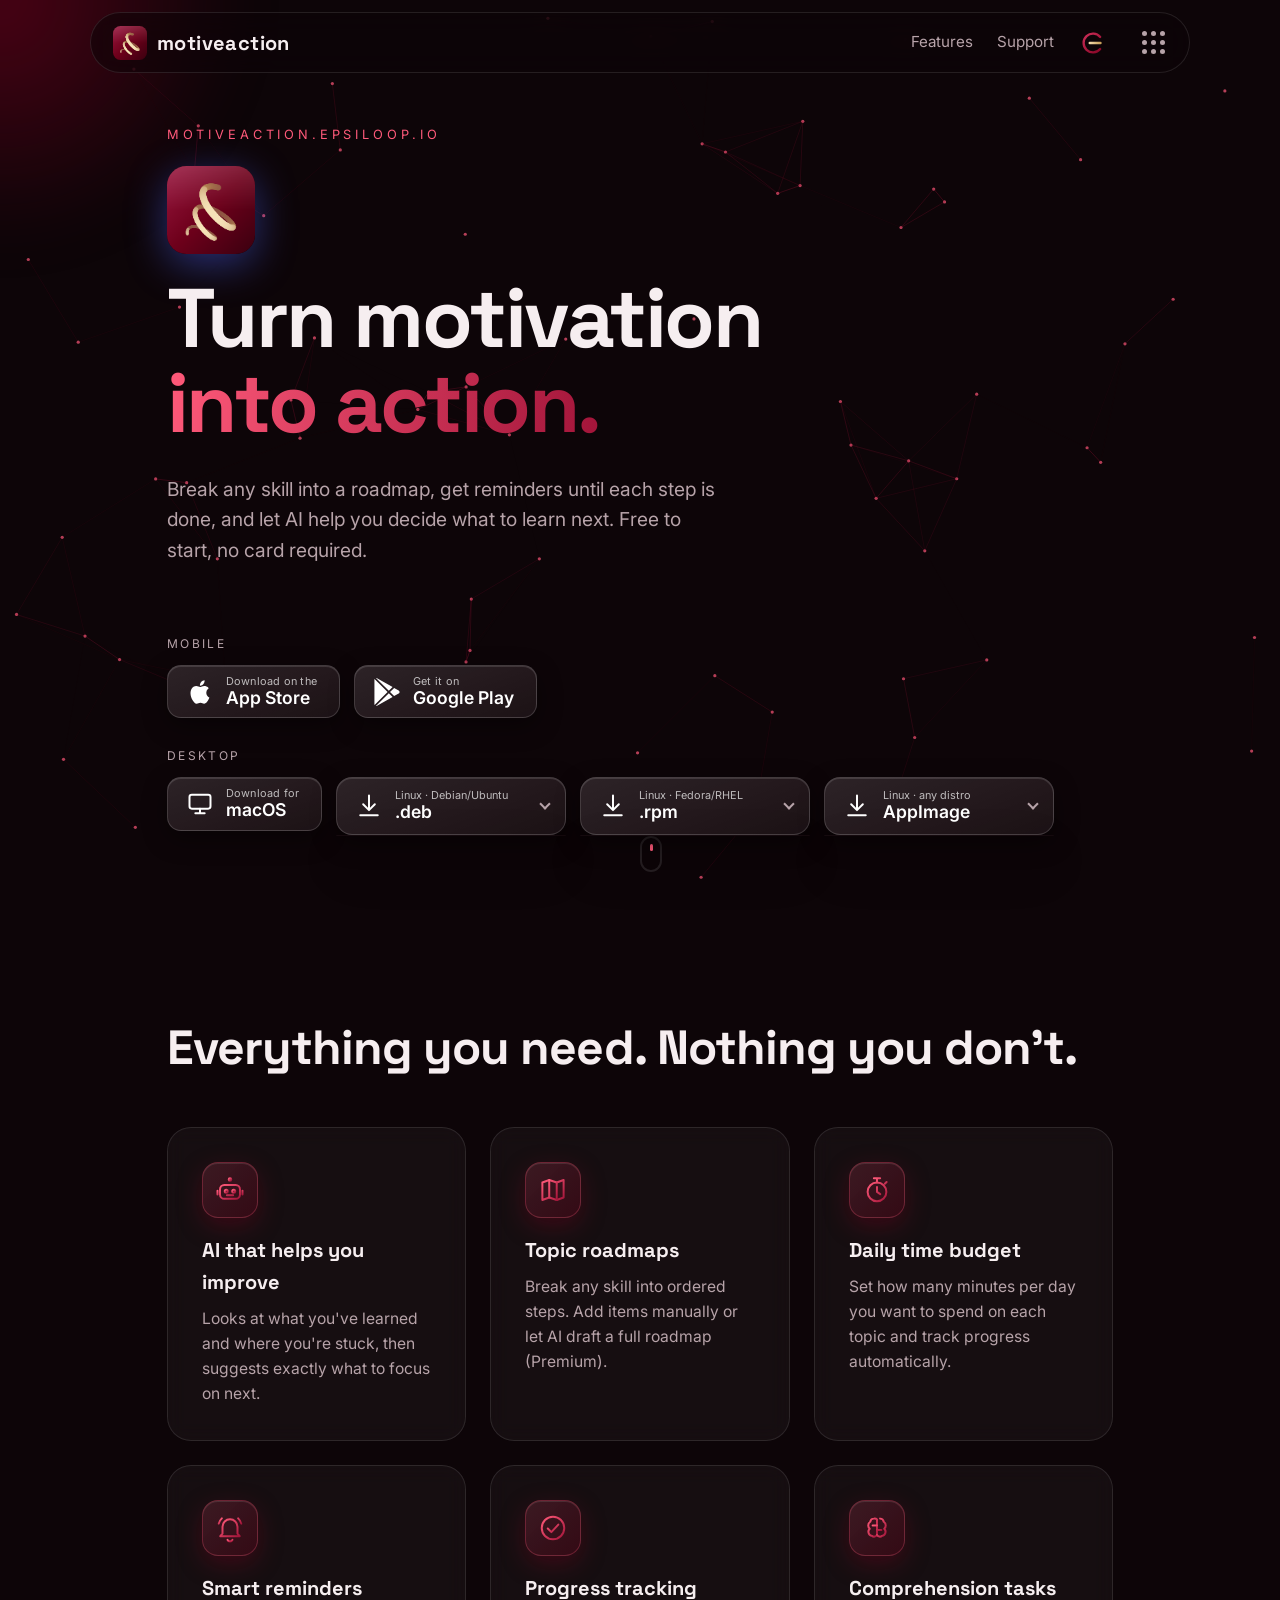
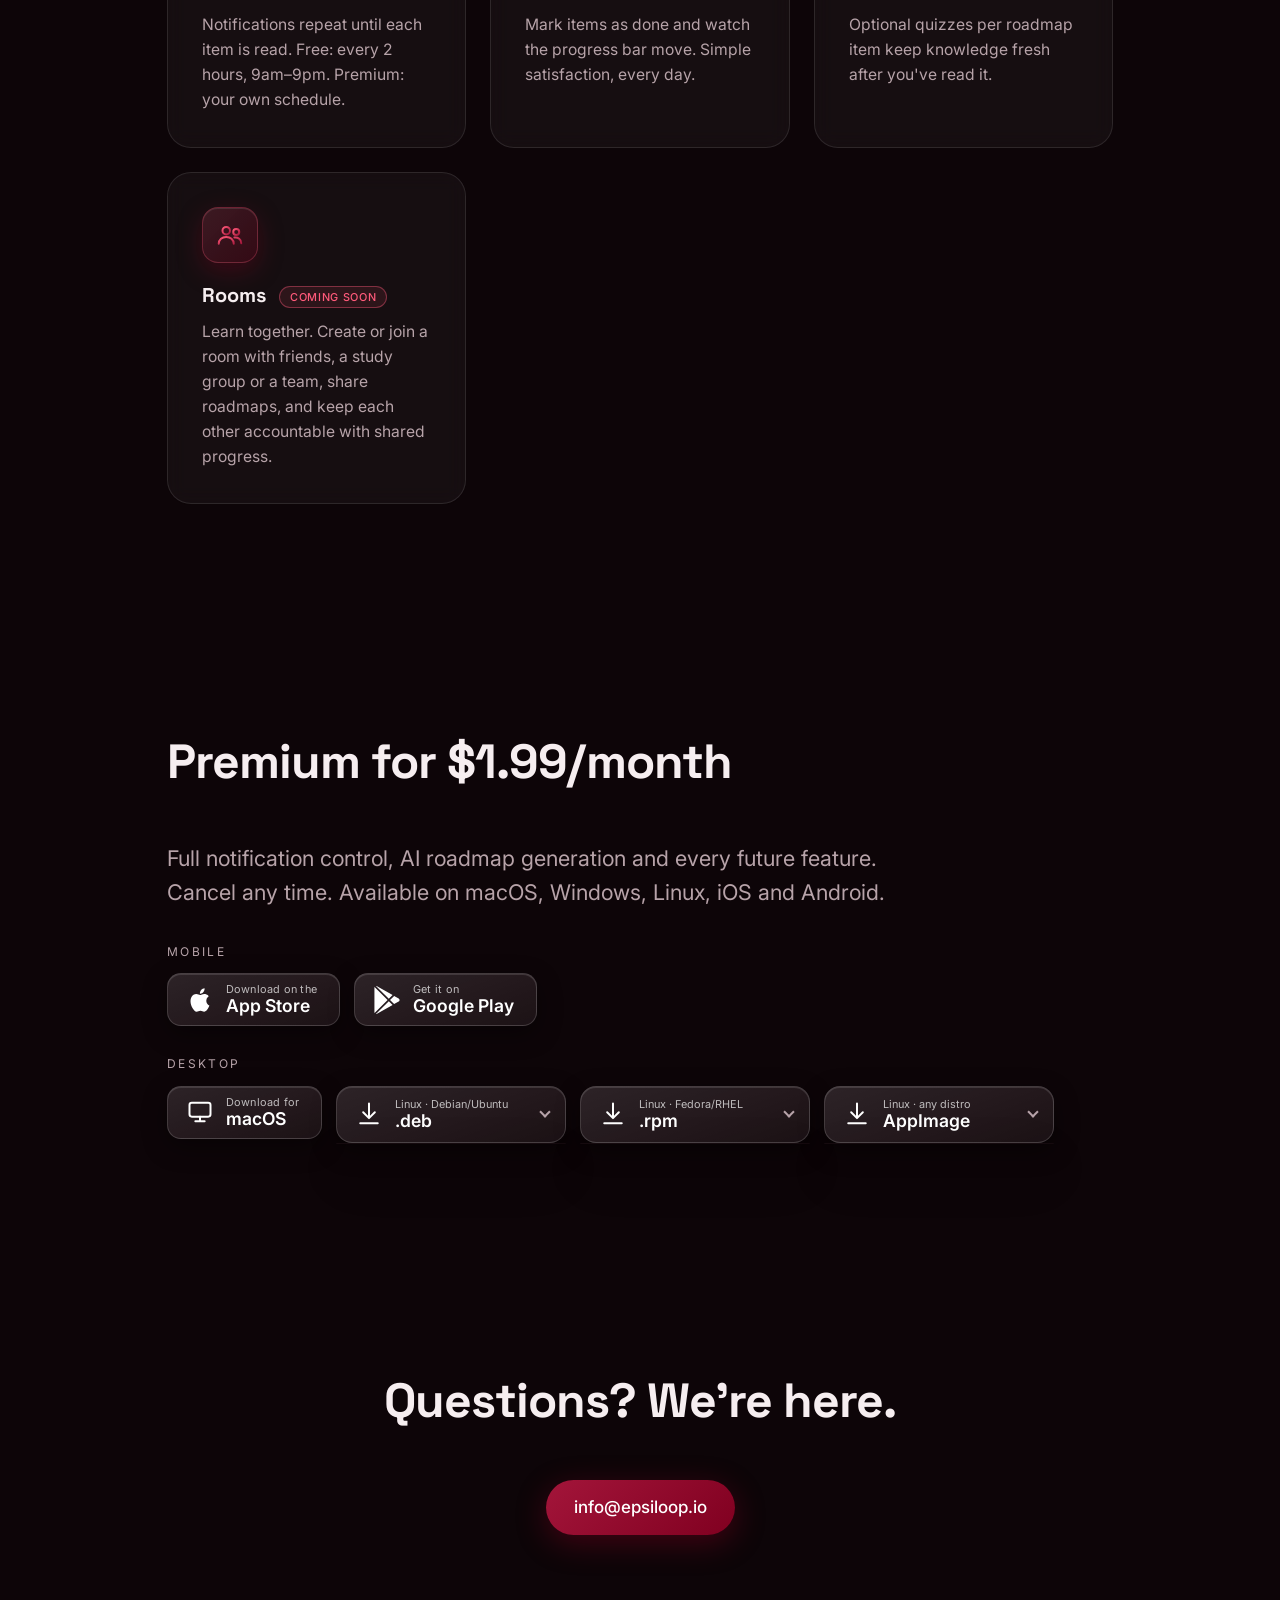
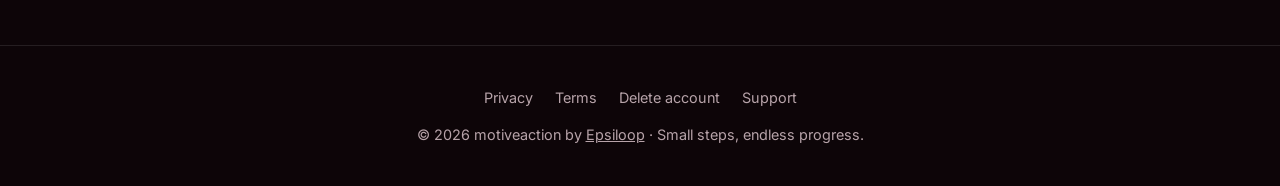
==== commit b3903c79: "fix wrong email" ====
--- a/index.html
+++ b/index.html
@@ -131,7 +131,7 @@
 
   <section id="contact" class="section center">
     <h2 class="reveal">Questions? We're here.</h2>
-    <a class="btn reveal" href="mailto:motiveaction.io@gmail.com">motiveaction.io@gmail.com</a>
+    <a class="btn reveal" href="mailto:info@epsiloop.io">info@epsiloop.io</a>
   </section>
 </main>
 
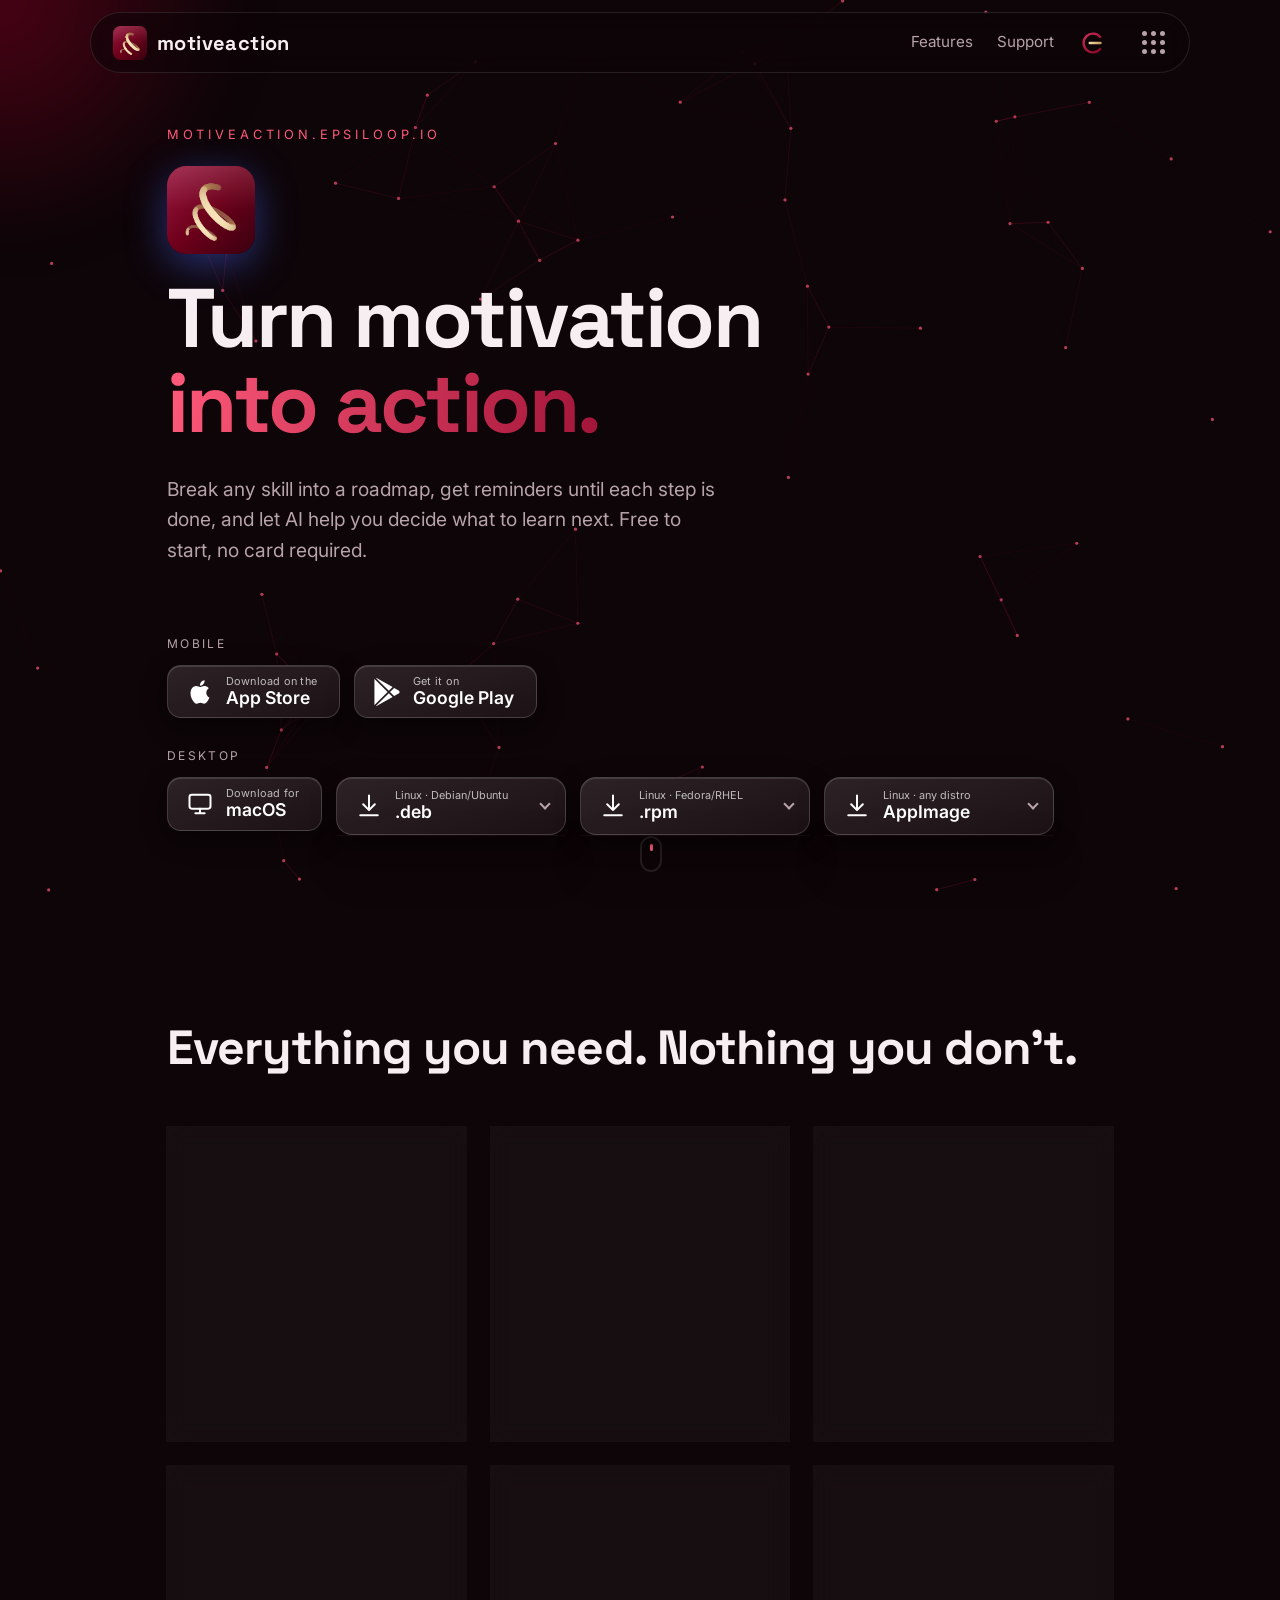
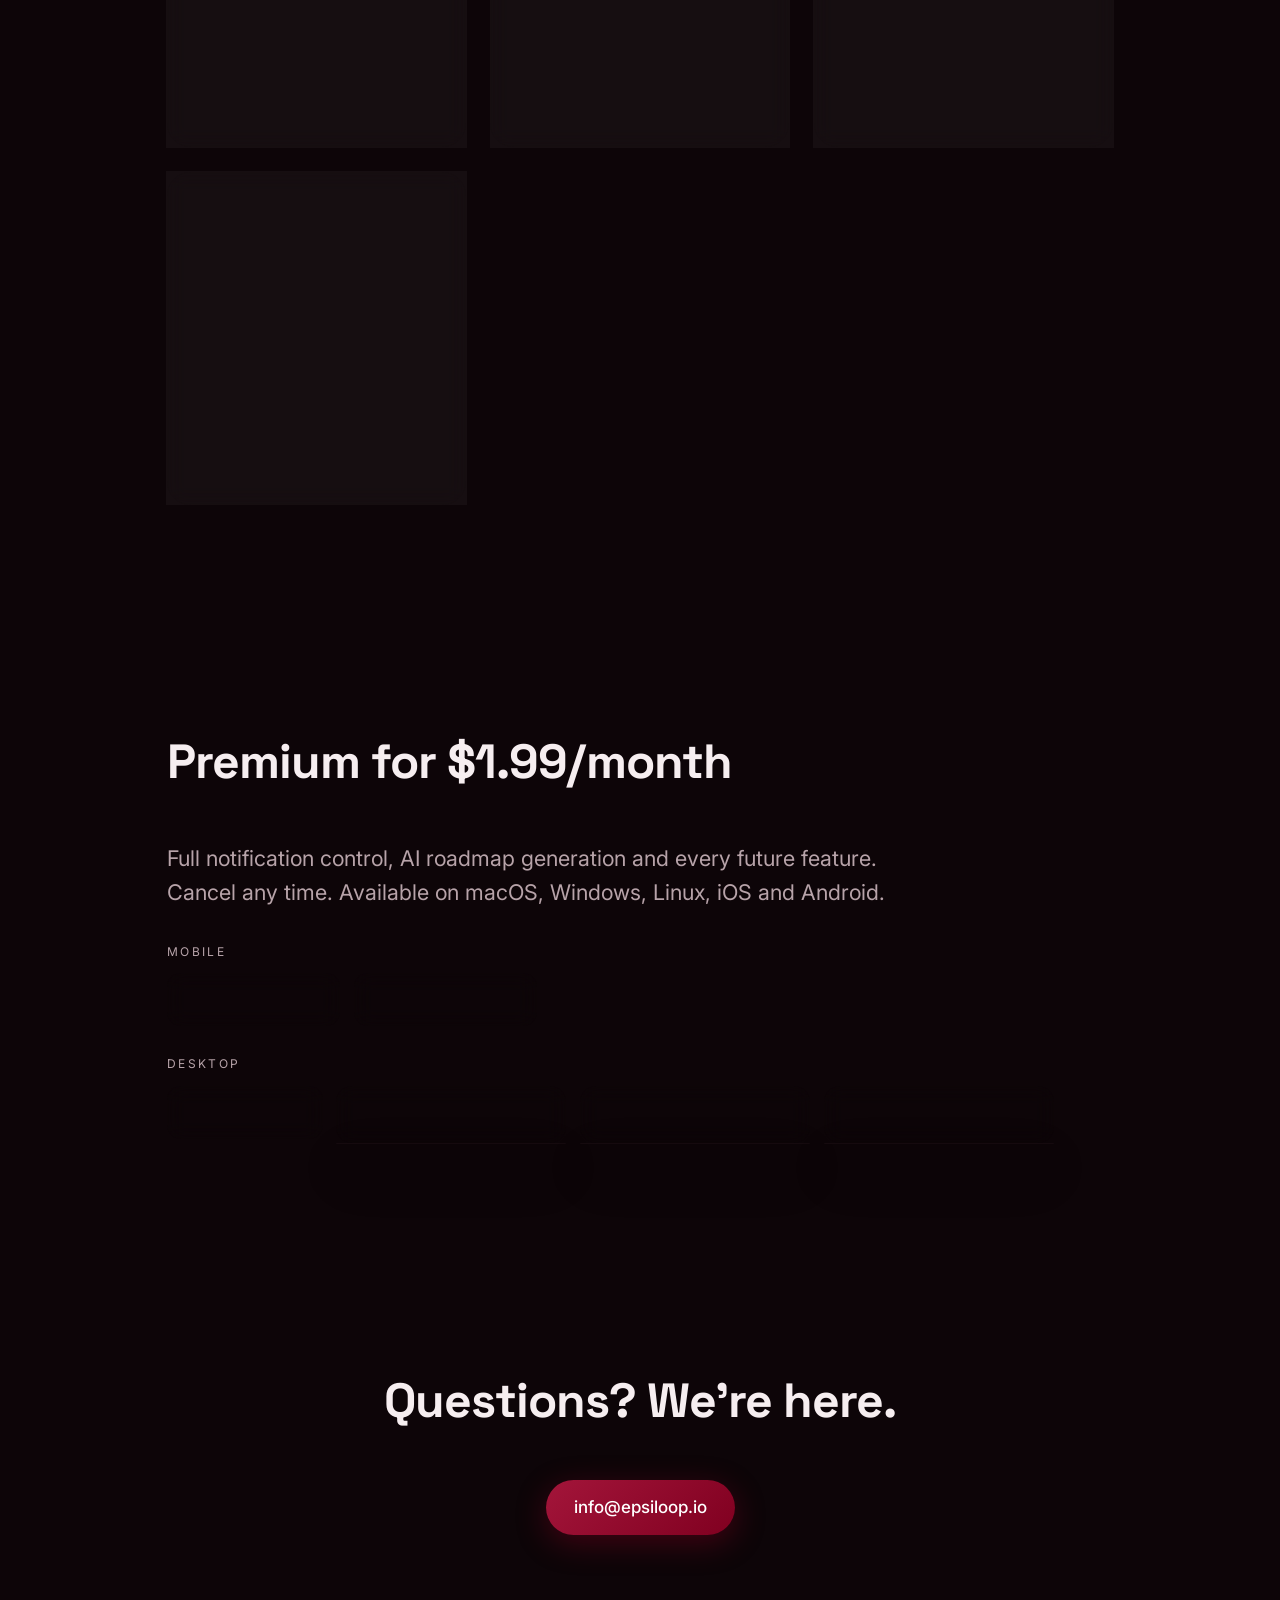
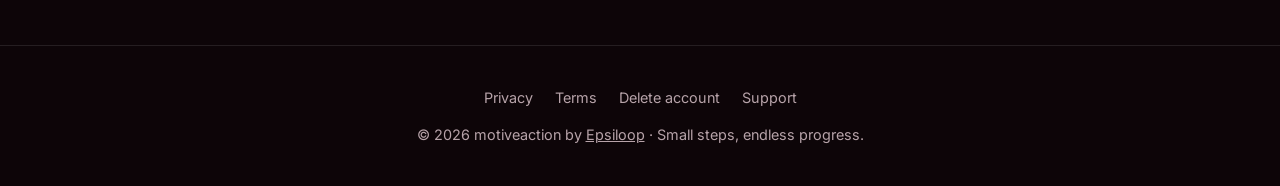
==== commit 94d36fab: "fix url for vault" ====
--- a/index.html
+++ b/index.html
@@ -43,7 +43,7 @@
       <button class="apps-btn" aria-label="Our projects" aria-haspopup="true" aria-expanded="false"><i></i><i></i><i></i><i></i><i></i><i></i><i></i><i></i><i></i></button>
       <div class="apps-menu" role="menu">
         <a href="https://motiveaction.epsiloop.io" role="menuitem"><img src="apps/motiveaction.png" alt="" width="56" height="56">Motiveaction</a>
-        <a href="https://biovault.epsiloop.io" role="menuitem"><img src="apps/epsivault.png" alt="" width="56" height="56">EpsiVault</a>
+        <a href="https://epsivault.epsiloop.io" role="menuitem"><img src="apps/epsivault.png" alt="" width="56" height="56">EpsiVault</a>
         <a href="https://fraym.epsiloop.io" role="menuitem"><img src="apps/fraym.png" alt="" width="56" height="56">Fraym</a>
       </div>
     </div>
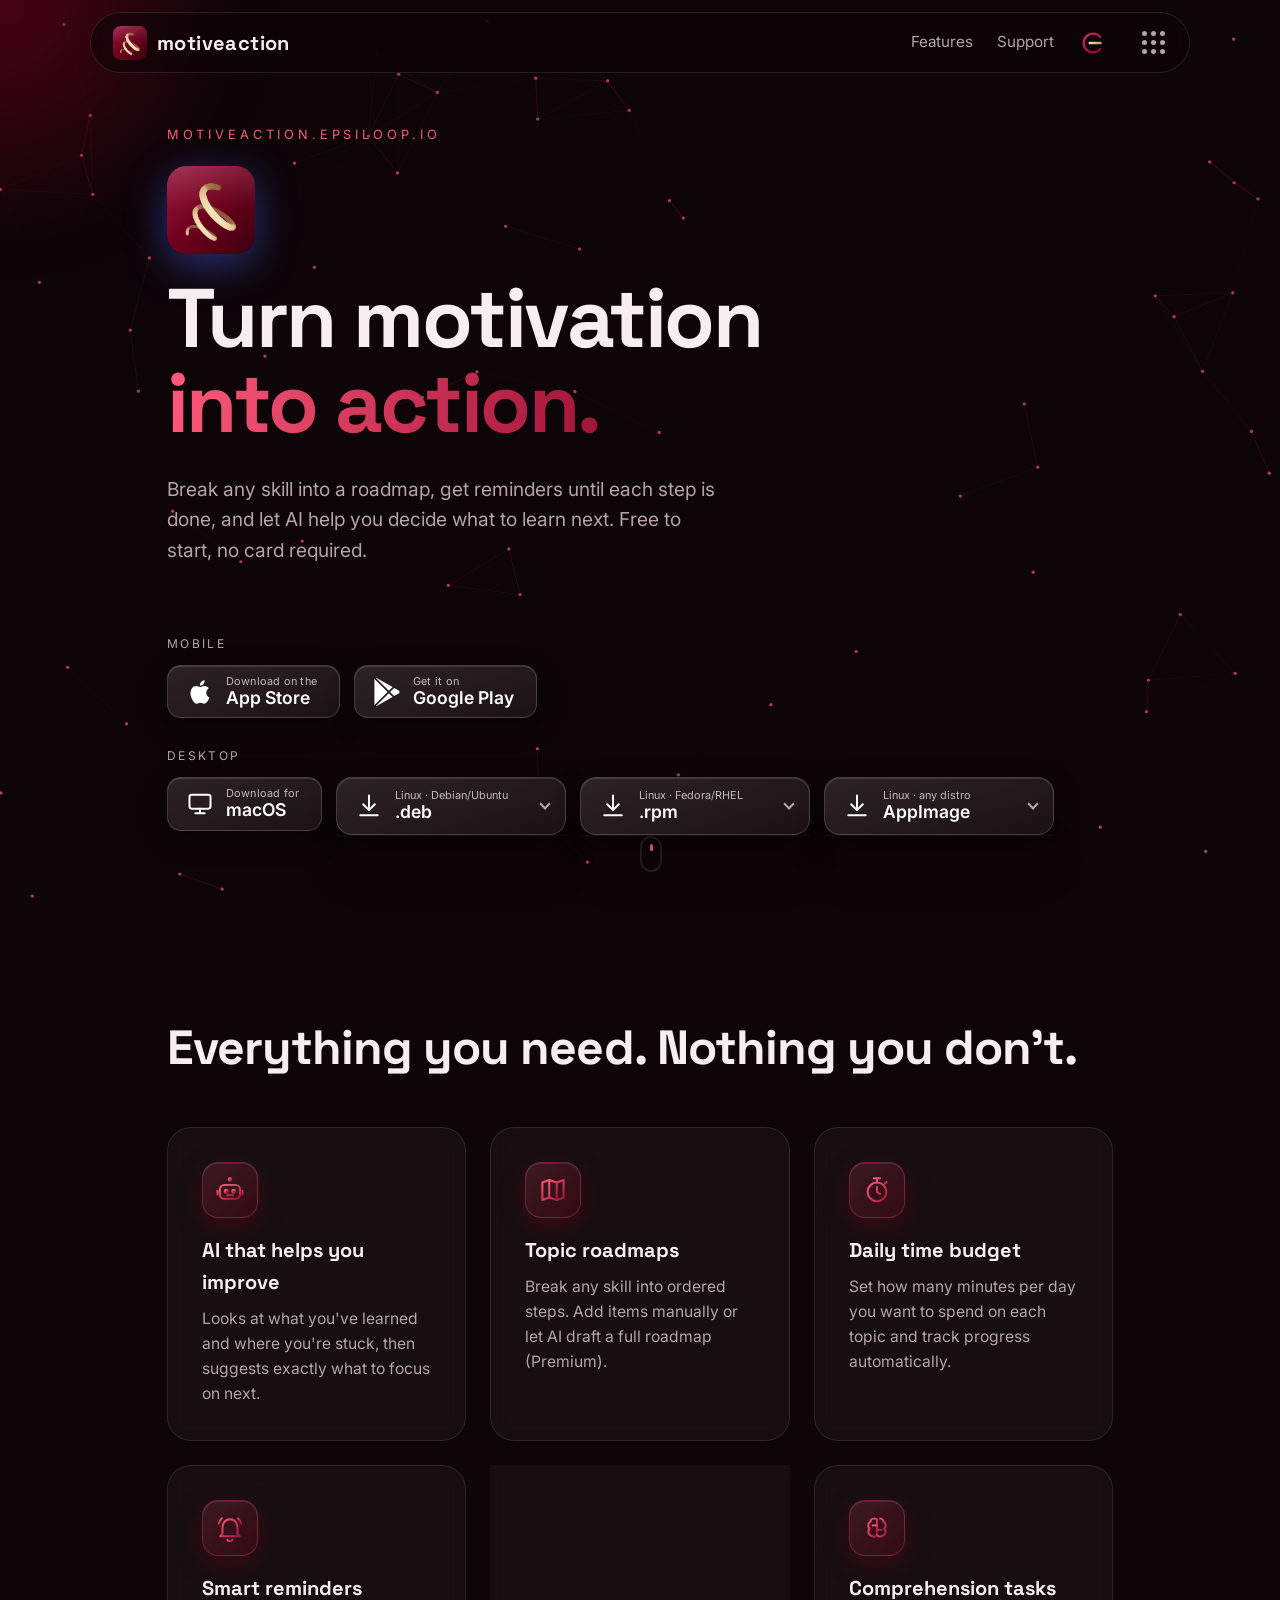
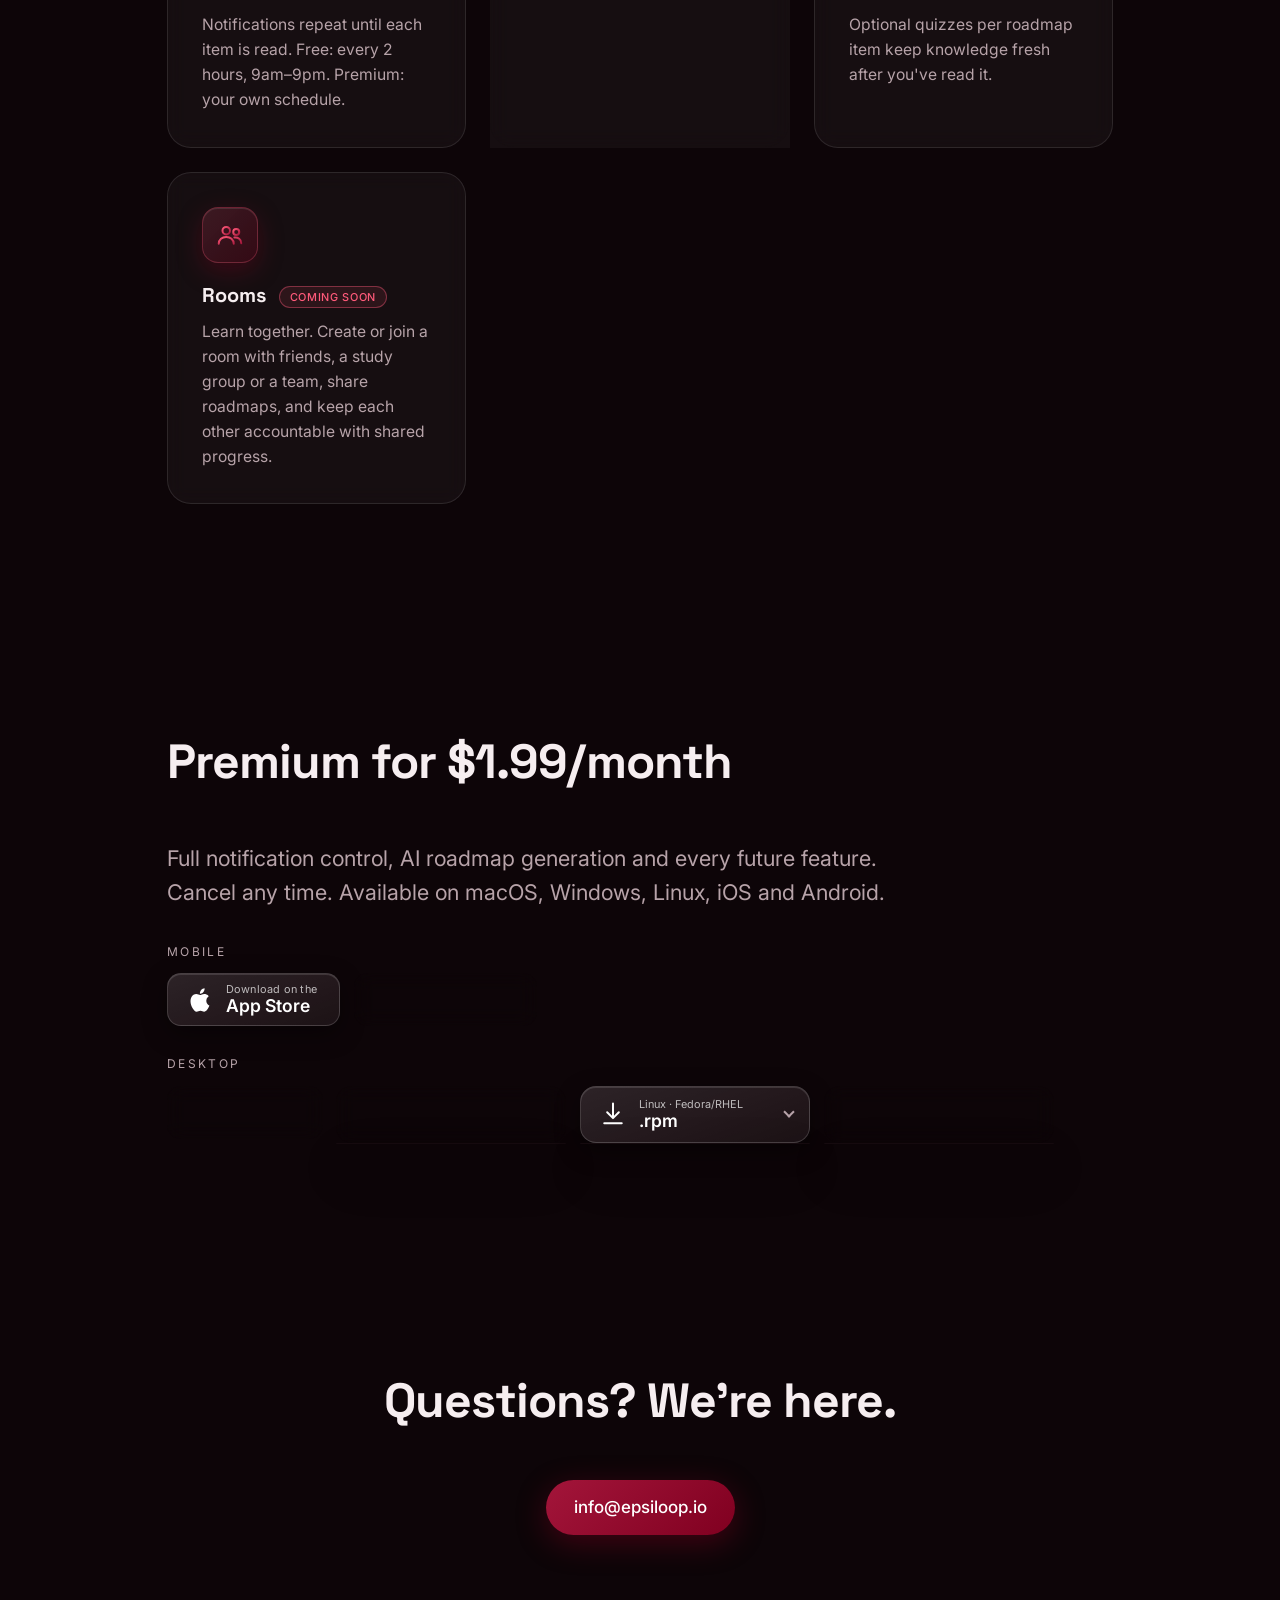
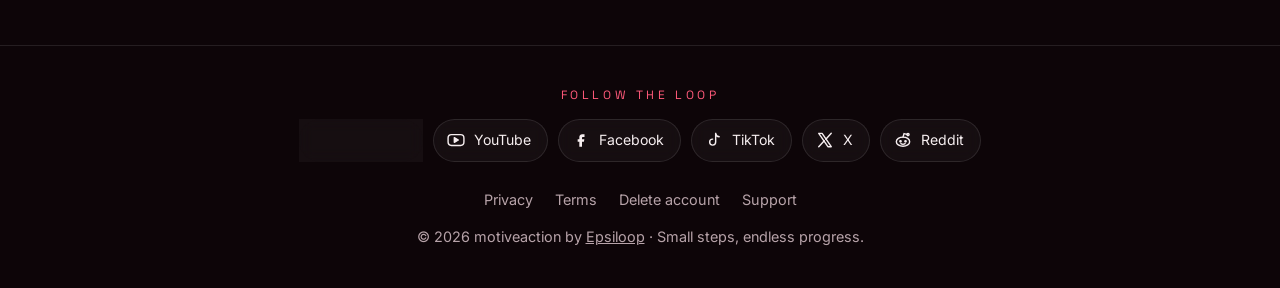
==== commit 4df66a01: "add new social links" ====
--- a/index.html
+++ b/index.html
@@ -136,7 +136,8 @@
 </main>
 
 <footer>
-  <div class="links"><a href="privacy.html">Privacy</a><a href="terms.html">Terms</a><a href="delete-account.html">Delete account</a><a href="support.html">Support</a></div>
+  <div class="social-wrap"><p class="social-title">Follow the loop</p><div class="social"><a href="https://www.instagram.com/epsiloop.io" target="_blank" rel="noopener noreferrer" style="--c:#e1306c" aria-label="Epsiloop on Instagram"><svg viewBox="0 0 24 24" fill="none" stroke="currentColor" stroke-width="1.7" stroke-linecap="round" stroke-linejoin="round" aria-hidden="true"><rect x="3.5" y="3.5" width="17" height="17" rx="5"/><circle cx="12" cy="12" r="4"/><circle cx="17.3" cy="6.7" r=".6" fill="currentColor"/></svg><span>Instagram</span></a><a href="https://www.youtube.com/@epsiloop" target="_blank" rel="noopener noreferrer" style="--c:#ff2d2d" aria-label="Epsiloop on YouTube"><svg viewBox="0 0 24 24" fill="none" stroke="currentColor" stroke-width="1.7" stroke-linecap="round" stroke-linejoin="round" aria-hidden="true"><rect x="2.5" y="5.5" width="19" height="13" rx="4"/><path d="M10 9.2v5.6l4.8-2.8z" fill="currentColor"/></svg><span>YouTube</span></a><a href="https://www.facebook.com/profile.php?id=61596055442899" target="_blank" rel="noopener noreferrer" style="--c:#4c8dff" aria-label="Epsiloop on Facebook"><svg viewBox="0 0 24 24" fill="none" stroke="currentColor" stroke-width="1.7" stroke-linecap="round" stroke-linejoin="round" aria-hidden="true"><path d="M14 8.5h2.2V5h-2.7C11 5 10 6.6 10 8.6V11H8v3.2h2V20h3.2v-5.8h2.3l.5-3.2h-2.8V9.2c0-.5.3-.7.8-.7z" fill="currentColor" stroke="none"/></svg><span>Facebook</span></a><a href="https://www.tiktok.com/@epsiloop" target="_blank" rel="noopener noreferrer" style="--c:#25f4ee" aria-label="Epsiloop on TikTok"><svg viewBox="0 0 24 24" fill="none" stroke="currentColor" stroke-width="1.7" stroke-linecap="round" stroke-linejoin="round" aria-hidden="true"><path d="M14 4v10.5a3.6 3.6 0 1 1-3.6-3.6M14 4c.3 2.3 1.9 3.9 4.2 4.1"/></svg><span>TikTok</span></a><a href="https://x.com/epsiloopio" target="_blank" rel="noopener noreferrer" style="--c:#ffffff" aria-label="Epsiloop on X"><svg viewBox="0 0 24 24" fill="none" stroke="currentColor" stroke-width="1.7" stroke-linecap="round" stroke-linejoin="round" aria-hidden="true"><path d="M4.5 4h4l11 16h-4z"/><path d="M4.5 20l6.6-7M13 11l6.5-7"/></svg><span>X</span></a><a href="https://www.reddit.com/r/epsiloop/" target="_blank" rel="noopener noreferrer" style="--c:#ff6a2b" aria-label="Epsiloop on Reddit"><svg viewBox="0 0 24 24" fill="none" stroke="currentColor" stroke-width="1.7" stroke-linecap="round" stroke-linejoin="round" aria-hidden="true"><ellipse cx="12" cy="14" rx="8" ry="5.5"/><circle cx="9" cy="13.5" r=".8" fill="currentColor"/><circle cx="15" cy="13.5" r=".8" fill="currentColor"/><path d="M9.5 16.3c1.5 1 3.5 1 5 0M12 8.5l1.2-4.2 3.6.9"/><circle cx="18" cy="5.5" r="1.3"/></svg><span>Reddit</span></a></div></div>
+    <div class="links"><a href="privacy.html">Privacy</a><a href="terms.html">Terms</a><a href="delete-account.html">Delete account</a><a href="support.html">Support</a></div>
   © <span id="y"></span> motiveaction by <a href="https://epsiloop.io" style="color:inherit">Epsiloop</a> · Small steps, endless progress.
 </footer>
 <script src="script.js"></script>
--- a/style.css
+++ b/style.css
@@ -163,3 +163,14 @@
 .cta-label{color:var(--mute);letter-spacing:.2em;text-transform:uppercase;font-size:.75rem;margin-bottom:12px}
 .center .cta-groups,.center .cta-group{align-items:center}
 .center .cta{justify-content:center}
+
+/* Social links */
+.social-wrap{margin-bottom:26px}
+.social-title{font-family:"Space Grotesk",sans-serif;font-size:.75rem;letter-spacing:.3em;text-transform:uppercase;color:var(--pink,var(--ep-accent,#ff5a7a));margin-bottom:14px}
+.social{display:flex;flex-wrap:wrap;gap:10px;justify-content:center}
+.social a{--c:#ff5a7a;display:inline-flex;align-items:center;gap:8px;padding:9px 16px 9px 12px;border-radius:999px;color:var(--text,var(--ep-text,#f6eef0))!important;text-decoration:none;font-size:.88rem;
+  background:rgba(255,255,255,.04);border:1px solid rgba(255,255,255,.1);backdrop-filter:blur(8px);transition:transform .25s,border-color .25s,box-shadow .25s,background .25s}
+.social a svg{width:20px;height:20px;transition:color .25s,transform .25s}
+.social a:hover,.social a:focus-visible{transform:translateY(-3px);border-color:var(--c);background:color-mix(in srgb,var(--c) 14%,transparent);box-shadow:0 8px 26px color-mix(in srgb,var(--c) 40%,transparent)}
+.social a:hover svg{color:var(--c);transform:scale(1.15) rotate(-6deg)}
+@media(max-width:520px){.social a span{display:none}.social a{padding:11px}.social a svg{width:22px;height:22px}}
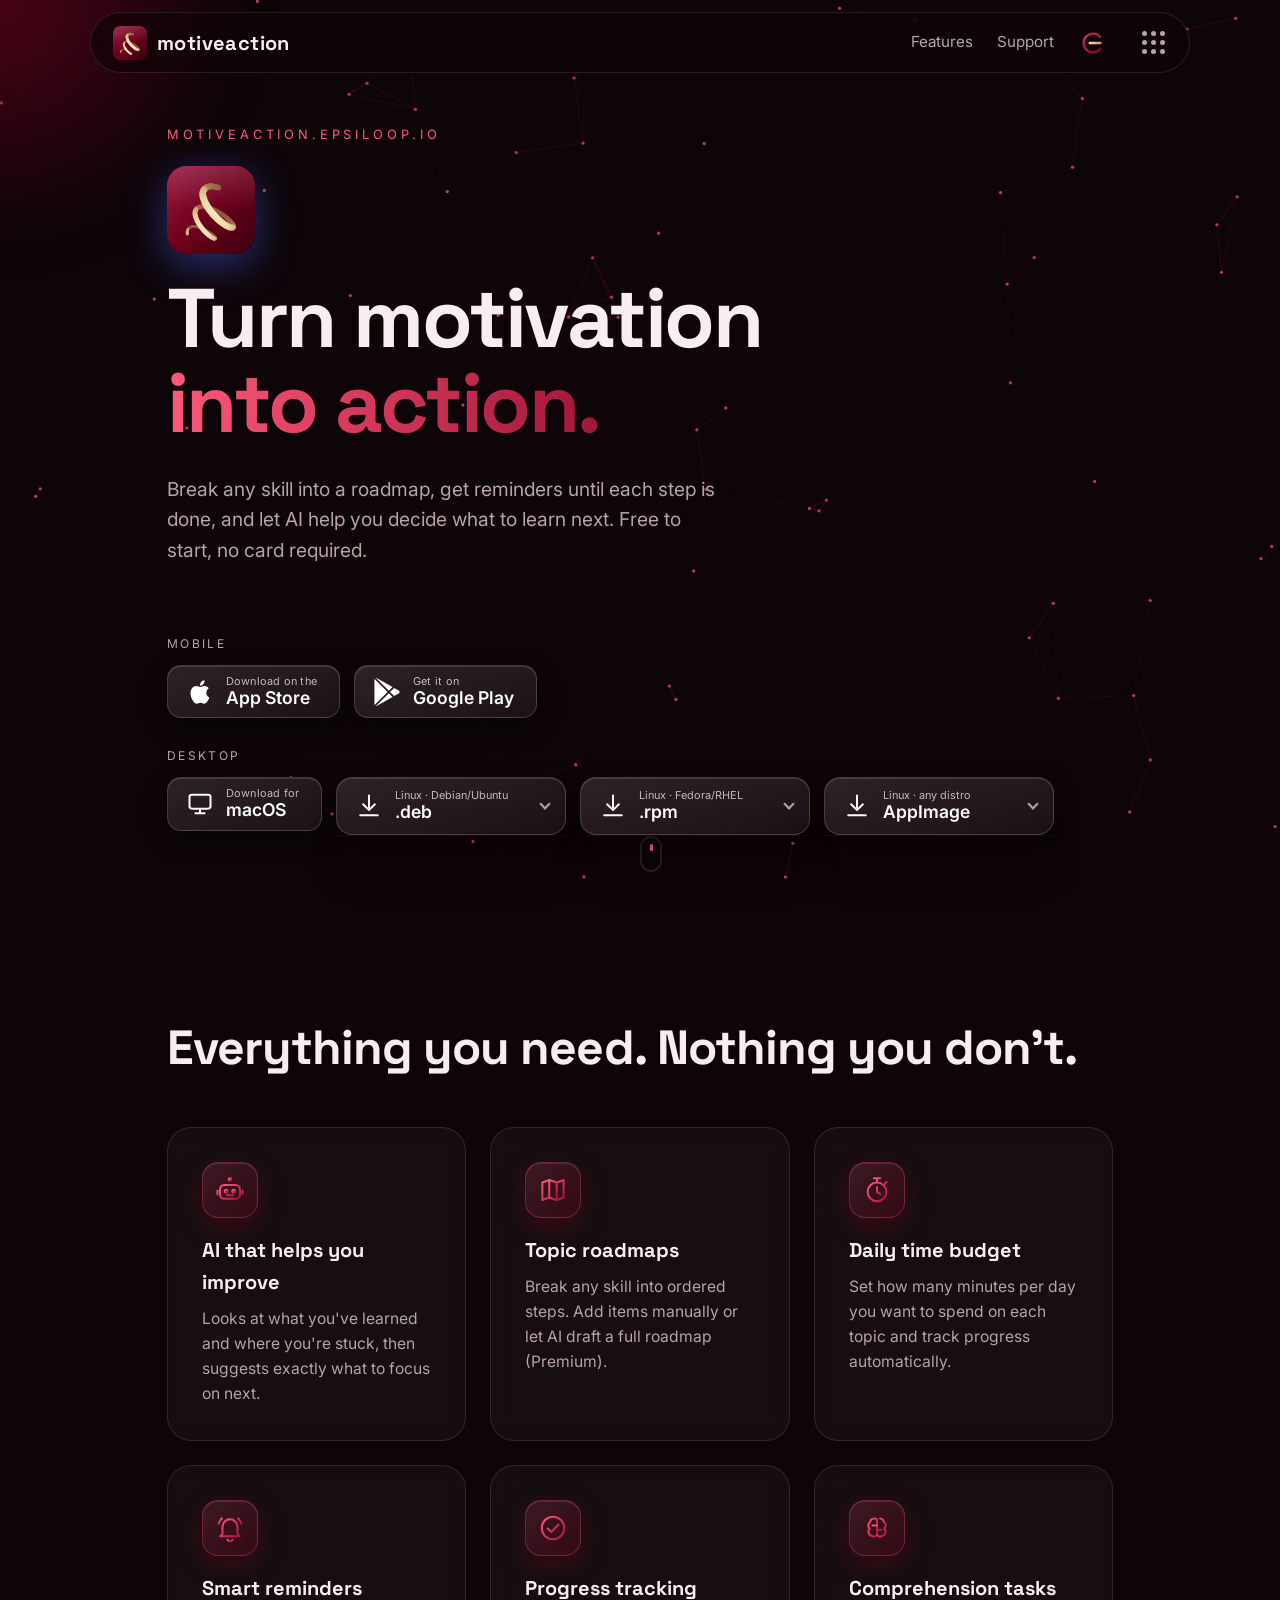
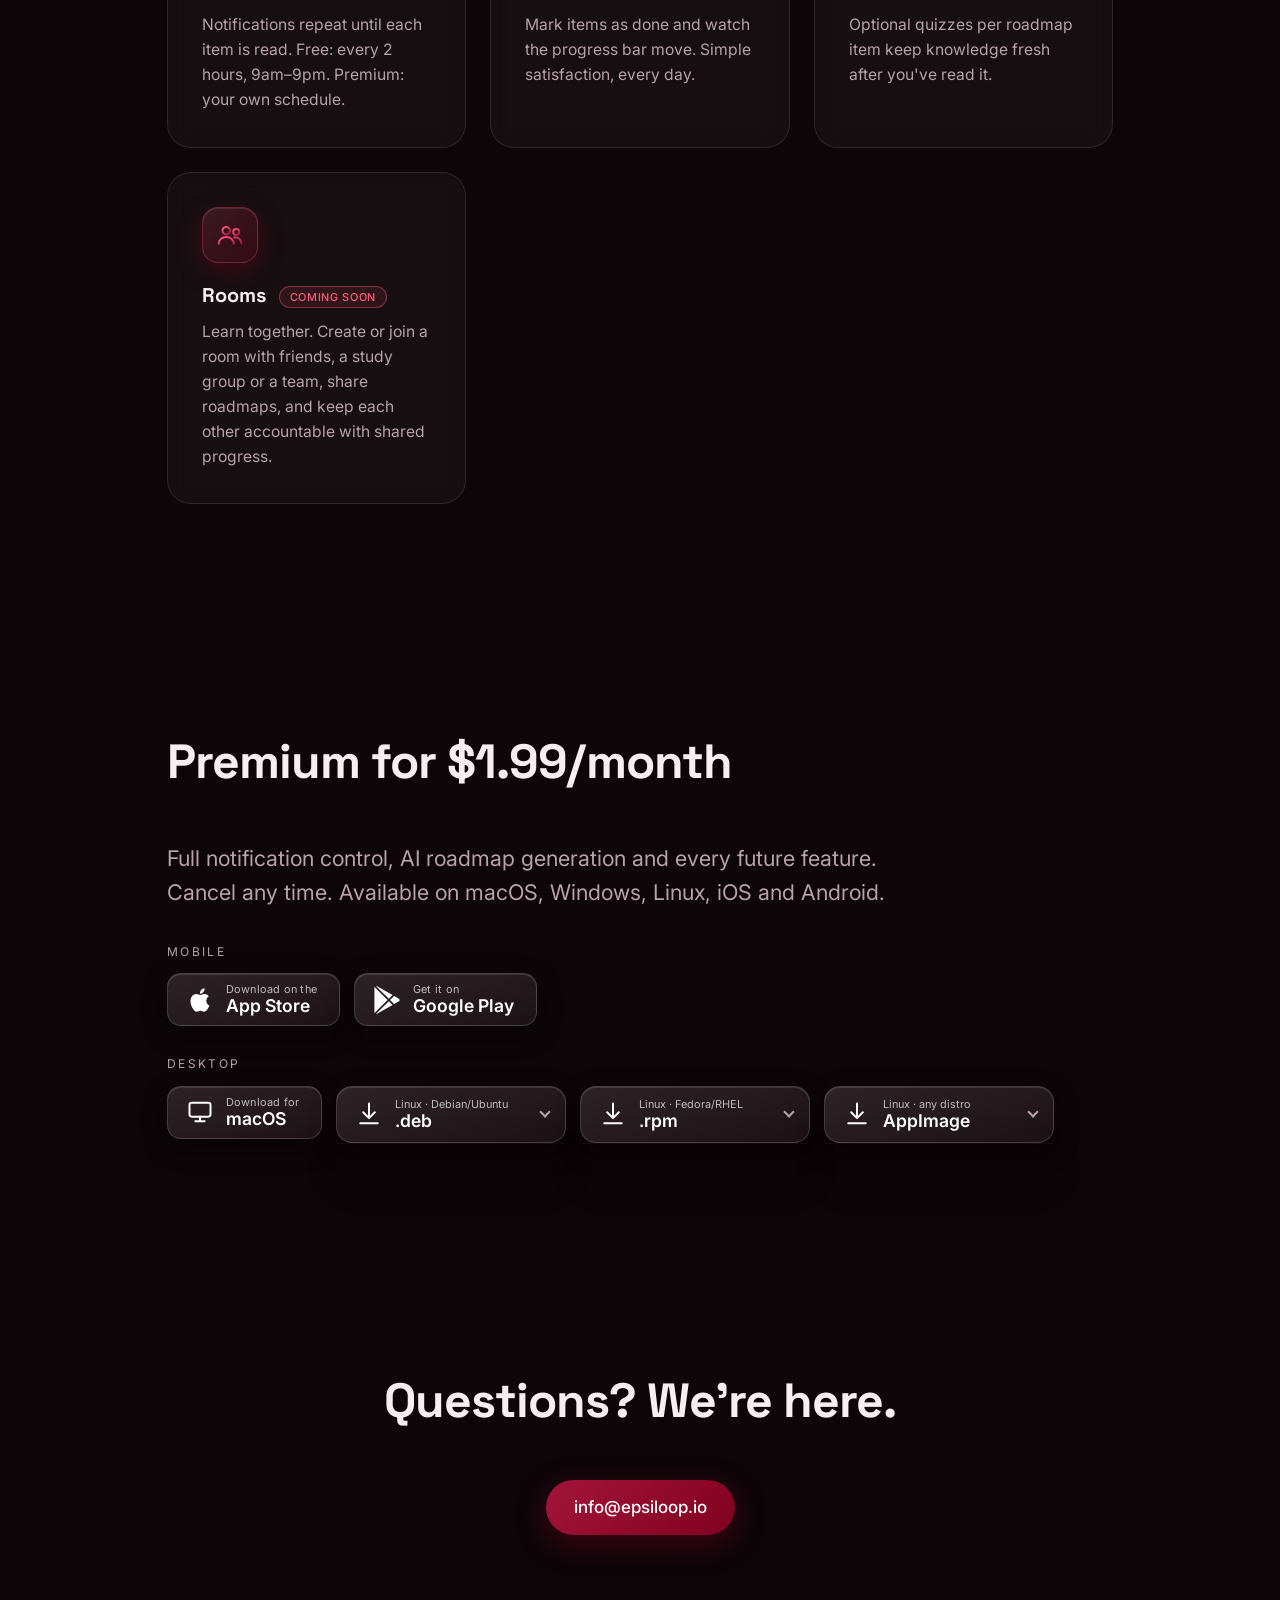
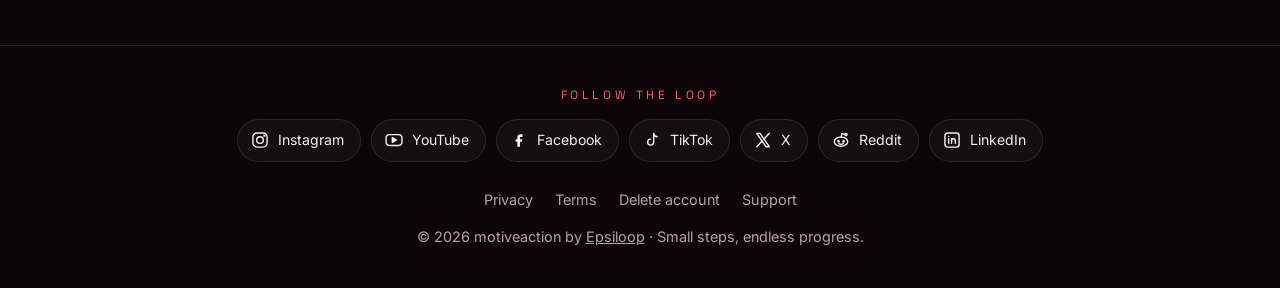
==== commit 9fda6bb4: "add new social link" ====
--- a/index.html
+++ b/index.html
@@ -136,7 +136,7 @@
 </main>
 
 <footer>
-  <div class="social-wrap"><p class="social-title">Follow the loop</p><div class="social"><a href="https://www.instagram.com/epsiloop.io" target="_blank" rel="noopener noreferrer" style="--c:#e1306c" aria-label="Epsiloop on Instagram"><svg viewBox="0 0 24 24" fill="none" stroke="currentColor" stroke-width="1.7" stroke-linecap="round" stroke-linejoin="round" aria-hidden="true"><rect x="3.5" y="3.5" width="17" height="17" rx="5"/><circle cx="12" cy="12" r="4"/><circle cx="17.3" cy="6.7" r=".6" fill="currentColor"/></svg><span>Instagram</span></a><a href="https://www.youtube.com/@epsiloop" target="_blank" rel="noopener noreferrer" style="--c:#ff2d2d" aria-label="Epsiloop on YouTube"><svg viewBox="0 0 24 24" fill="none" stroke="currentColor" stroke-width="1.7" stroke-linecap="round" stroke-linejoin="round" aria-hidden="true"><rect x="2.5" y="5.5" width="19" height="13" rx="4"/><path d="M10 9.2v5.6l4.8-2.8z" fill="currentColor"/></svg><span>YouTube</span></a><a href="https://www.facebook.com/profile.php?id=61596055442899" target="_blank" rel="noopener noreferrer" style="--c:#4c8dff" aria-label="Epsiloop on Facebook"><svg viewBox="0 0 24 24" fill="none" stroke="currentColor" stroke-width="1.7" stroke-linecap="round" stroke-linejoin="round" aria-hidden="true"><path d="M14 8.5h2.2V5h-2.7C11 5 10 6.6 10 8.6V11H8v3.2h2V20h3.2v-5.8h2.3l.5-3.2h-2.8V9.2c0-.5.3-.7.8-.7z" fill="currentColor" stroke="none"/></svg><span>Facebook</span></a><a href="https://www.tiktok.com/@epsiloop" target="_blank" rel="noopener noreferrer" style="--c:#25f4ee" aria-label="Epsiloop on TikTok"><svg viewBox="0 0 24 24" fill="none" stroke="currentColor" stroke-width="1.7" stroke-linecap="round" stroke-linejoin="round" aria-hidden="true"><path d="M14 4v10.5a3.6 3.6 0 1 1-3.6-3.6M14 4c.3 2.3 1.9 3.9 4.2 4.1"/></svg><span>TikTok</span></a><a href="https://x.com/epsiloopio" target="_blank" rel="noopener noreferrer" style="--c:#ffffff" aria-label="Epsiloop on X"><svg viewBox="0 0 24 24" fill="none" stroke="currentColor" stroke-width="1.7" stroke-linecap="round" stroke-linejoin="round" aria-hidden="true"><path d="M4.5 4h4l11 16h-4z"/><path d="M4.5 20l6.6-7M13 11l6.5-7"/></svg><span>X</span></a><a href="https://www.reddit.com/r/epsiloop/" target="_blank" rel="noopener noreferrer" style="--c:#ff6a2b" aria-label="Epsiloop on Reddit"><svg viewBox="0 0 24 24" fill="none" stroke="currentColor" stroke-width="1.7" stroke-linecap="round" stroke-linejoin="round" aria-hidden="true"><ellipse cx="12" cy="14" rx="8" ry="5.5"/><circle cx="9" cy="13.5" r=".8" fill="currentColor"/><circle cx="15" cy="13.5" r=".8" fill="currentColor"/><path d="M9.5 16.3c1.5 1 3.5 1 5 0M12 8.5l1.2-4.2 3.6.9"/><circle cx="18" cy="5.5" r="1.3"/></svg><span>Reddit</span></a></div></div>
+  <div class="social-wrap"><p class="social-title">Follow the loop</p><div class="social"><a href="https://www.instagram.com/epsiloop.io" target="_blank" rel="noopener noreferrer" style="--c:#e1306c" aria-label="Epsiloop on Instagram"><svg viewBox="0 0 24 24" fill="none" stroke="currentColor" stroke-width="1.7" stroke-linecap="round" stroke-linejoin="round" aria-hidden="true"><rect x="3.5" y="3.5" width="17" height="17" rx="5"/><circle cx="12" cy="12" r="4"/><circle cx="17.3" cy="6.7" r=".6" fill="currentColor"/></svg><span>Instagram</span></a><a href="https://www.youtube.com/@epsiloop" target="_blank" rel="noopener noreferrer" style="--c:#ff2d2d" aria-label="Epsiloop on YouTube"><svg viewBox="0 0 24 24" fill="none" stroke="currentColor" stroke-width="1.7" stroke-linecap="round" stroke-linejoin="round" aria-hidden="true"><rect x="2.5" y="5.5" width="19" height="13" rx="4"/><path d="M10 9.2v5.6l4.8-2.8z" fill="currentColor"/></svg><span>YouTube</span></a><a href="https://www.facebook.com/profile.php?id=61596055442899" target="_blank" rel="noopener noreferrer" style="--c:#4c8dff" aria-label="Epsiloop on Facebook"><svg viewBox="0 0 24 24" fill="none" stroke="currentColor" stroke-width="1.7" stroke-linecap="round" stroke-linejoin="round" aria-hidden="true"><path d="M14 8.5h2.2V5h-2.7C11 5 10 6.6 10 8.6V11H8v3.2h2V20h3.2v-5.8h2.3l.5-3.2h-2.8V9.2c0-.5.3-.7.8-.7z" fill="currentColor" stroke="none"/></svg><span>Facebook</span></a><a href="https://www.tiktok.com/@epsiloop" target="_blank" rel="noopener noreferrer" style="--c:#25f4ee" aria-label="Epsiloop on TikTok"><svg viewBox="0 0 24 24" fill="none" stroke="currentColor" stroke-width="1.7" stroke-linecap="round" stroke-linejoin="round" aria-hidden="true"><path d="M14 4v10.5a3.6 3.6 0 1 1-3.6-3.6M14 4c.3 2.3 1.9 3.9 4.2 4.1"/></svg><span>TikTok</span></a><a href="https://x.com/epsiloopio" target="_blank" rel="noopener noreferrer" style="--c:#ffffff" aria-label="Epsiloop on X"><svg viewBox="0 0 24 24" fill="none" stroke="currentColor" stroke-width="1.7" stroke-linecap="round" stroke-linejoin="round" aria-hidden="true"><path d="M4.5 4h4l11 16h-4z"/><path d="M4.5 20l6.6-7M13 11l6.5-7"/></svg><span>X</span></a><a href="https://www.reddit.com/r/epsiloop/" target="_blank" rel="noopener noreferrer" style="--c:#ff6a2b" aria-label="Epsiloop on Reddit"><svg viewBox="0 0 24 24" fill="none" stroke="currentColor" stroke-width="1.7" stroke-linecap="round" stroke-linejoin="round" aria-hidden="true"><ellipse cx="12" cy="14" rx="8" ry="5.5"/><circle cx="9" cy="13.5" r=".8" fill="currentColor"/><circle cx="15" cy="13.5" r=".8" fill="currentColor"/><path d="M9.5 16.3c1.5 1 3.5 1 5 0M12 8.5l1.2-4.2 3.6.9"/><circle cx="18" cy="5.5" r="1.3"/></svg><span>Reddit</span></a><a href="https://www.linkedin.com/company/epsiloop-io" target="_blank" rel="noopener noreferrer" style="--c:#0a66c2" aria-label="Epsiloop on LinkedIn"><svg viewBox="0 0 24 24" fill="none" stroke="currentColor" stroke-width="1.7" stroke-linecap="round" stroke-linejoin="round" aria-hidden="true"><rect x="3.5" y="3.5" width="17" height="17" rx="3"/><path d="M8 10.5V16M8 7.8v.1M11.5 16v-5.5M11.5 13c0-1.6 1-2.6 2.4-2.6s2.1 1 2.1 2.5V16"/></svg><span>LinkedIn</span></a></div></div>
     <div class="links"><a href="privacy.html">Privacy</a><a href="terms.html">Terms</a><a href="delete-account.html">Delete account</a><a href="support.html">Support</a></div>
   © <span id="y"></span> motiveaction by <a href="https://epsiloop.io" style="color:inherit">Epsiloop</a> · Small steps, endless progress.
 </footer>
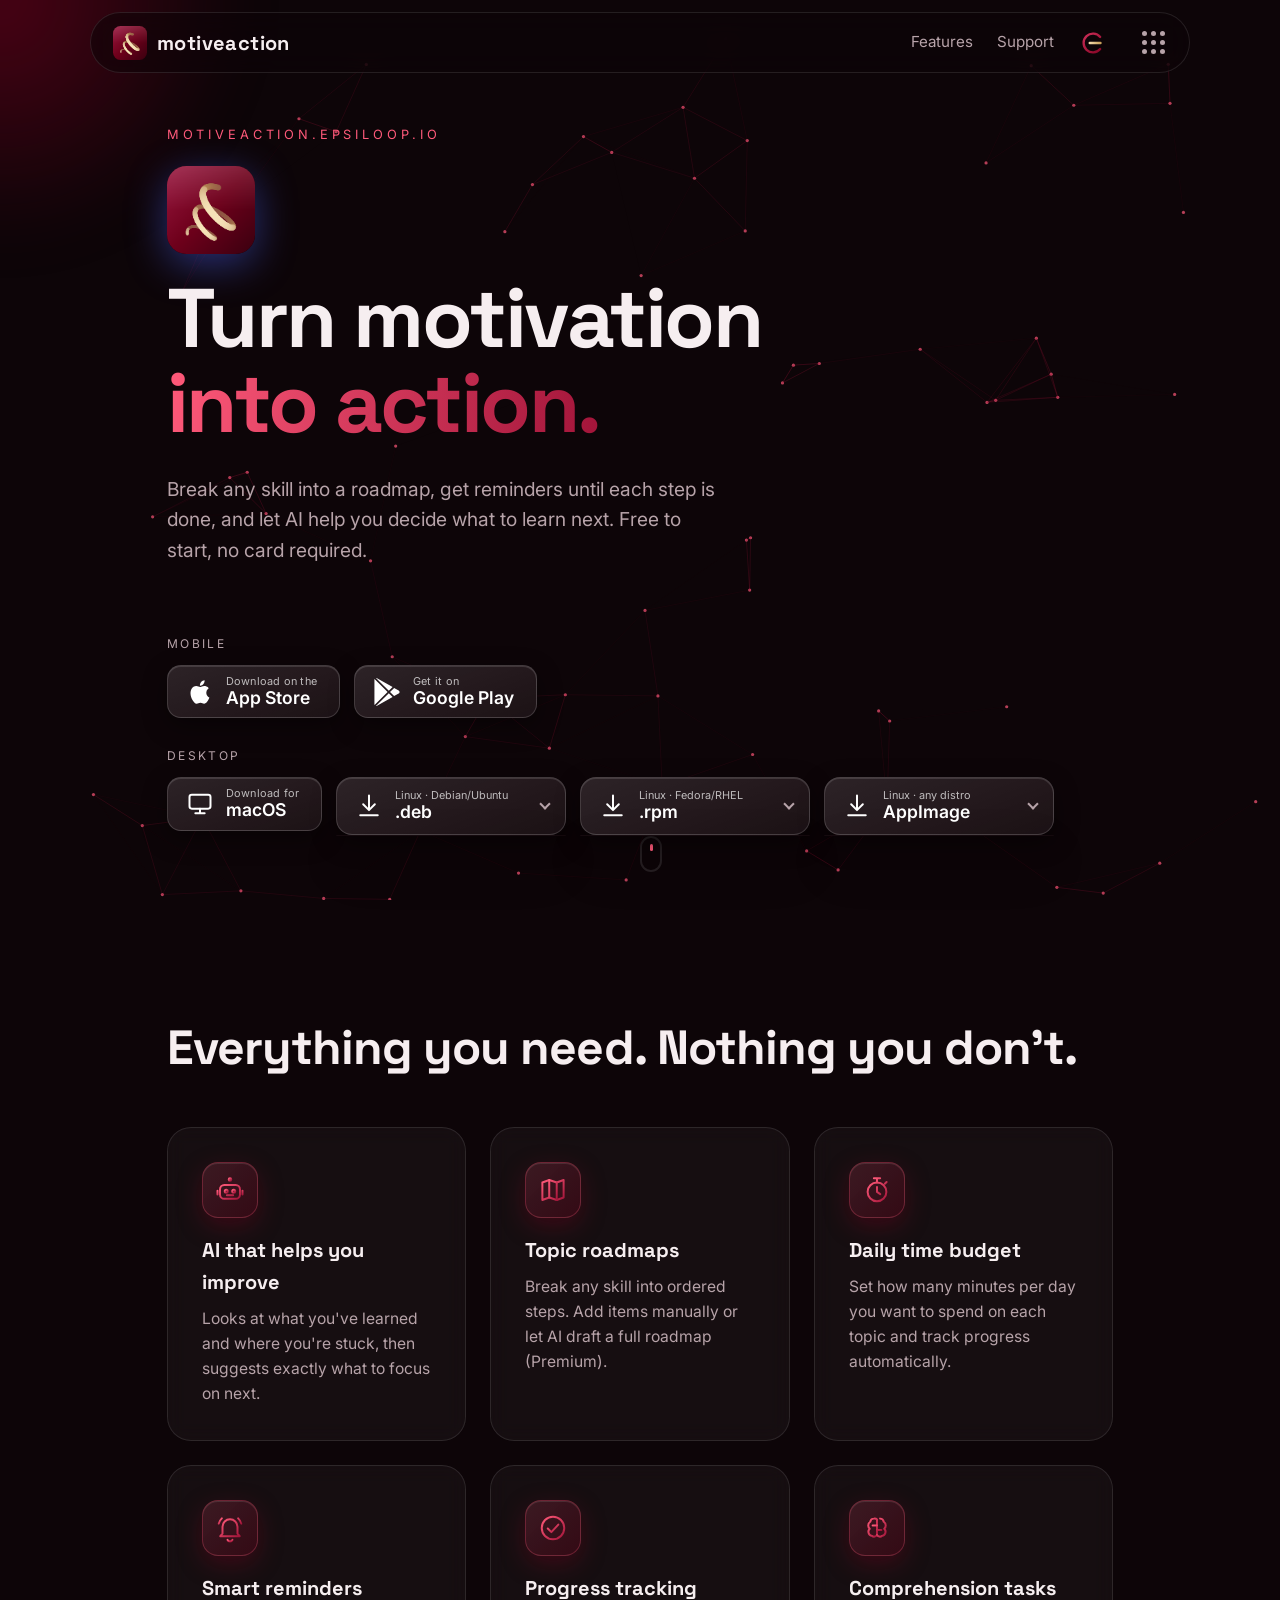
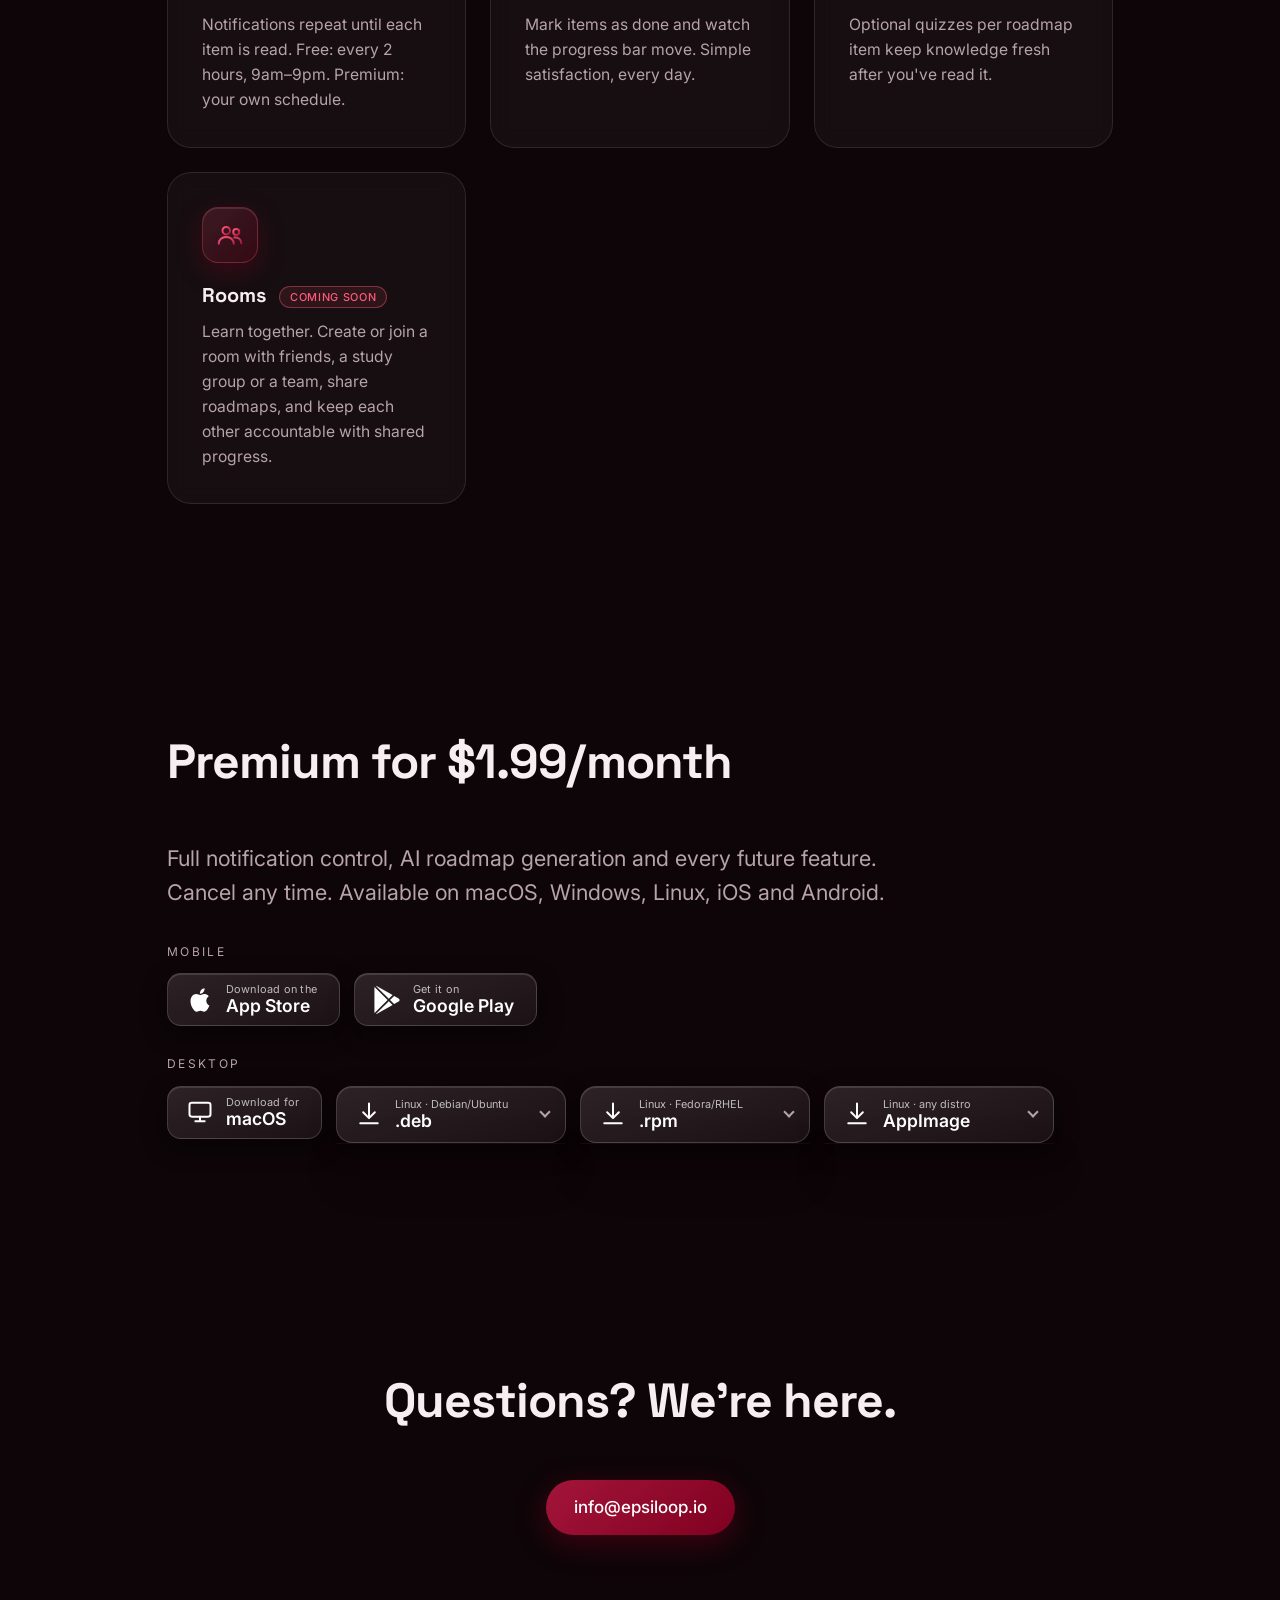
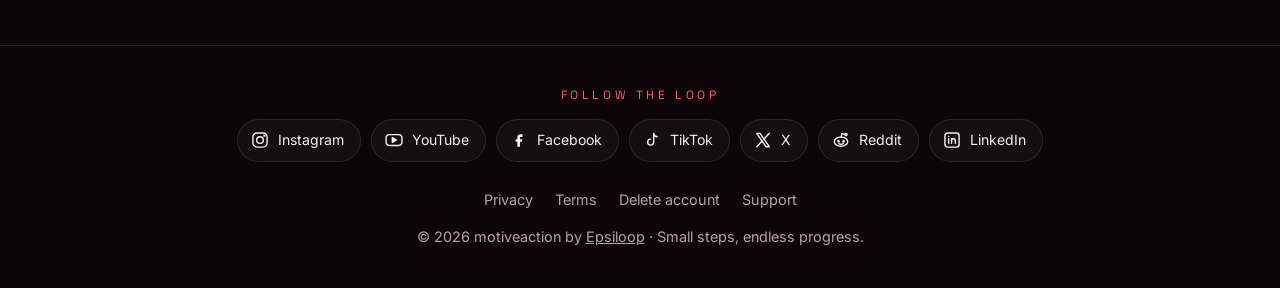
==== commit 1a4ec892: "add google analytics" ====
--- a/index.html
+++ b/index.html
@@ -1,6 +1,9 @@
 <!doctype html>
 <html lang="en">
 <head>
+  <!-- Google Tag Manager -->
+  <script>(function(w,d,s,l,i){w[l]=w[l]||[];w[l].push({"gtm.start":new Date().getTime(),event:"gtm.js"});var f=d.getElementsByTagName(s)[0],j=d.createElement(s),dl=l!="dataLayer"?"&l="+l:"";j.async=true;j.src="https://www.googletagmanager.com/gtm.js?id="+i+dl;f.parentNode.insertBefore(j,f);})(window,document,"script","dataLayer","GTM-TGGK56BC");</script>
+  <!-- End Google Tag Manager -->
 <meta charset="utf-8">
 <meta name="viewport" content="width=device-width,initial-scale=1">
 <title>MotiveAction — Turn motivation into action</title>
@@ -23,6 +26,8 @@
 <meta name="twitter:image" content="https://motiveaction.epsiloop.io/og-image.png">
 <link rel="manifest" href="site.webmanifest">
 <script type="application/ld+json">{"@context": "https://schema.org", "@type": "SoftwareApplication", "name": "MotiveAction", "alternateName": "MotiveAction: Roadmaps with AI", "url": "https://motiveaction.epsiloop.io/", "description": "Break any skill into a roadmap, get reminders until each step is done, and let AI help you decide what to learn next.", "applicationCategory": "EducationalApplication", "operatingSystem": "iOS, Android, macOS, Windows, Linux", "image": "https://motiveaction.epsiloop.io/og-image.png", "offers": [{"@type": "Offer", "name": "Free", "price": "0", "priceCurrency": "USD"}, {"@type": "Offer", "name": "Premium (monthly)", "price": "1.99", "priceCurrency": "USD"}], "sameAs": ["https://apps.apple.com/am/app/motiveaction-roadmaps-with-ai/id6802932492", "https://play.google.com/store/apps/details?id=app.softsav.motiveaction"], "publisher": {"@type": "Organization", "name": "Epsiloop", "url": "https://epsiloop.io/"}}</script>
+<meta property="og:image:alt" content="Motiveaction — MotiveAction">
+<meta name="twitter:image:alt" content="Motiveaction — MotiveAction">
 <link rel="icon" href="png/motiveaction-64.png" type="image/png">
 <link rel="apple-touch-icon" href="png/motiveaction-180.png">
 <link rel="preconnect" href="https://fonts.googleapis.com">
@@ -31,6 +36,9 @@
 <link rel="stylesheet" href="style.css">
 </head>
 <body>
+<!-- Google Tag Manager (noscript) -->
+<noscript><iframe src="https://www.googletagmanager.com/ns.html?id=GTM-TGGK56BC" height="0" width="0" style="display:none;visibility:hidden"></iframe></noscript>
+<!-- End Google Tag Manager (noscript) -->
 <canvas id="bg" aria-hidden="true"></canvas>
 <div class="glow" aria-hidden="true"></div>
 
